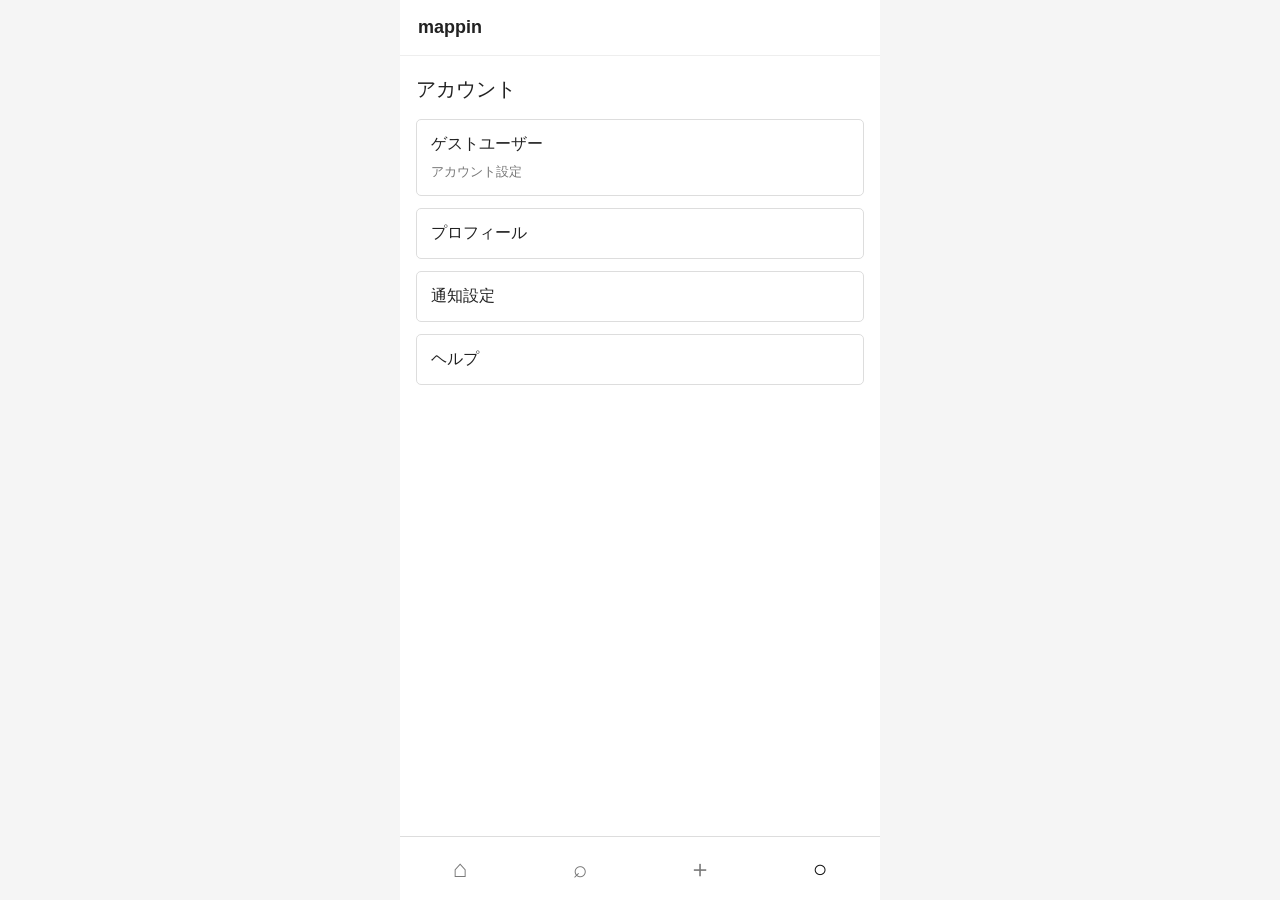
==== account.html @ ff84adf5 "トップページ修正" ====
<!doctype html>
<html lang="ja">
<head>
  <meta charset="utf-8">
  <meta name="viewport" content="width=device-width, initial-scale=1">
  <title>mappin - アカウント</title>
  <link rel="stylesheet" href="style.css">
</head>
<body data-page="account">
  <div class="app">
    <header>mappin</header>
    <main>
      <h1 class="page-title">アカウント</h1>
      <div class="card"><strong>ゲストユーザー</strong><p class="muted">アカウント設定</p></div>
      <div class="card">プロフィール</div>
      <div class="card">通知設定</div>
      <div class="card">ヘルプ</div>
    </main>
    <nav aria-label="メインナビゲーション">
      <a href="index.html" aria-label="ホーム"><span aria-hidden="true">⌂</span></a>
      <a href="inspect.html" aria-label="検査"><span aria-hidden="true">⌕</span></a>
      <a href="post.html" aria-label="投稿"><span aria-hidden="true">＋</span></a>
      <a href="account.html" aria-label="アカウント" aria-current="page"><span aria-hidden="true">○</span></a>
    </nav>
  </div>
</body>
</html>
---- style.css ----
:root {
  font-family: Arial, "Hiragino Kaku Gothic ProN", "Yu Gothic", sans-serif;
  color: #222;
  background: #f5f5f5;
  font-synthesis: none;
}

* { box-sizing: border-box; }
body { margin: 0; min-width: 320px; }
button, textarea { font: inherit; }
button, a { cursor: pointer; }

.app {
  width: min(100%, 480px);
  min-height: 100dvh;
  margin: 0 auto;
  background: #fff;
  display: flex;
  flex-direction: column;
}

body[data-page="home"] .app {
  width: 100%;
  max-width: none;
}

header {
  height: 56px;
  display: flex;
  align-items: center;
  padding: 0 18px;
  border-bottom: 1px solid #eee;
  font-size: 18px;
  font-weight: 700;
}

main { flex: 1; padding: 16px; }
body[data-page="home"] main {
  position: relative;
  min-height: 0;
  padding: 0;
  overflow: hidden;
}

.page-title { margin: 4px 0 16px; font-size: 20px; }
.map {
  height: min(62dvh, 560px);
  min-height: 350px;
  position: relative;
  overflow: hidden;
  border: 1px solid #ddd;
  background-color: #e9eee4;
  background-image:
    linear-gradient(28deg, transparent 47%, #fff 48%, #fff 51%, transparent 52%),
    linear-gradient(112deg, transparent 43%, #fff 44%, #fff 47%, transparent 48%),
    linear-gradient(0deg, transparent 68%, #d8e1d1 69%, #d8e1d1 76%, transparent 77%),
    linear-gradient(90deg, transparent 18%, #d8e1d1 19%, #d8e1d1 26%, transparent 27%);
  background-size: 210px 180px, 260px 230px, 100% 100%, 100% 100%;
}

body[data-page="home"] .map {
  position: absolute;
  inset: 0;
  width: 100%;
  height: 100%;
  min-height: 0;
  border: 0;
}

.map-label {
  position: absolute;
  color: #788072;
  font-size: 12px;
  background: #e9eee4cc;
  padding: 3px 5px;
  border-radius: 3px;
}

.map-post {
  position: absolute;
  z-index: 2;
  display: flex;
  flex-direction: column;
  align-items: center;
  transform: translateX(-50%);
}

.comment-bubble {
  position: relative;
  display: flex;
  align-items: flex-start;
  gap: 6px;
  width: max-content;
  max-width: min(210px, 54vw);
  margin-bottom: 8px;
  padding: 8px 10px;
  border: 1px solid #ddd;
  border-radius: 8px;
  background: white;
  box-shadow: 0 2px 6px #0002;
  color: #222;
  font-size: 12px;
  line-height: 1.4;
  overflow-wrap: anywhere;
}

.comment-icon {
  flex: 0 0 auto;
}

.comment-bubble::after {
  content: "";
  position: absolute;
  left: 50%;
  bottom: -6px;
  width: 10px;
  height: 10px;
  border-right: 1px solid #ddd;
  border-bottom: 1px solid #ddd;
  background: white;
  transform: translateX(-50%) rotate(45deg);
}

.pin {
  position: absolute;
  width: 22px;
  height: 22px;
  border: 3px solid white;
  border-radius: 50% 50% 50% 0;
  background: #e94b42;
  transform: rotate(-45deg);
  box-shadow: 0 1px 4px #0005;
}

.map-post--orange .pin { background: #ed8b2c; }
.map-post--purple .pin { background: #9664c8; }
.map-post--green .pin { background: #4c9a62; }
.map-post--blue .pin { background: #4389d3; }

.map-post .pin {
  position: relative;
  left: auto;
  top: auto;
}

.pin::after {
  content: "";
  position: absolute;
  width: 6px;
  height: 6px;
  left: 5px;
  top: 5px;
  border-radius: 50%;
  background: white;
}

.pin.current {
  width: 18px;
  height: 18px;
  border: 3px solid white;
  border-radius: 50%;
  background: #3786e8;
  box-shadow: 0 0 0 7px #3786e833;
  transform: none;
}

.pin.current::after { display: none; }
.map-caption { margin: 10px 0 0; color: #666; font-size: 13px; }

.primary, .secondary {
  min-height: 44px;
  padding: 0 16px;
  border: 1px solid #222;
  border-radius: 5px;
  background: #222;
  color: white;
}

.secondary { background: #fff; color: #222; }
.wide { width: 100%; margin-top: 12px; }
.button-link { display: flex; align-items: center; justify-content: center; text-decoration: none; }
.field-label { display: block; margin: 18px 0 8px; font-weight: 700; }
textarea {
  width: 100%;
  min-height: 140px;
  padding: 12px;
  border: 1px solid #ccc;
  border-radius: 5px;
  resize: vertical;
}

.location-row {
  display: flex;
  justify-content: space-between;
  align-items: center;
  gap: 12px;
  margin-top: 16px;
  padding: 12px;
  border: 1px solid #ddd;
  border-radius: 5px;
  font-size: 14px;
}

.location-state { color: #38804a; }
.card { padding: 14px; margin-bottom: 12px; border: 1px solid #ddd; border-radius: 5px; }
.card p { margin: 8px 0 0; white-space: pre-wrap; }
.muted { color: #777; font-size: 13px; }
nav {
  position: sticky;
  bottom: 0;
  display: grid;
  grid-template-columns: repeat(4, 1fr);
  min-height: 64px;
  border-top: 1px solid #ddd;
  background: white;
}

nav a {
  display: flex;
  align-items: center;
  justify-content: center;
  color: #777;
  text-decoration: none;
}

nav a[aria-current="page"] { color: #111; font-weight: 700; }
nav span { display: block; font-size: 24px; line-height: 1; }
.notice { min-height: 20px; margin: 10px 0 0; color: #38804a; font-size: 13px; }
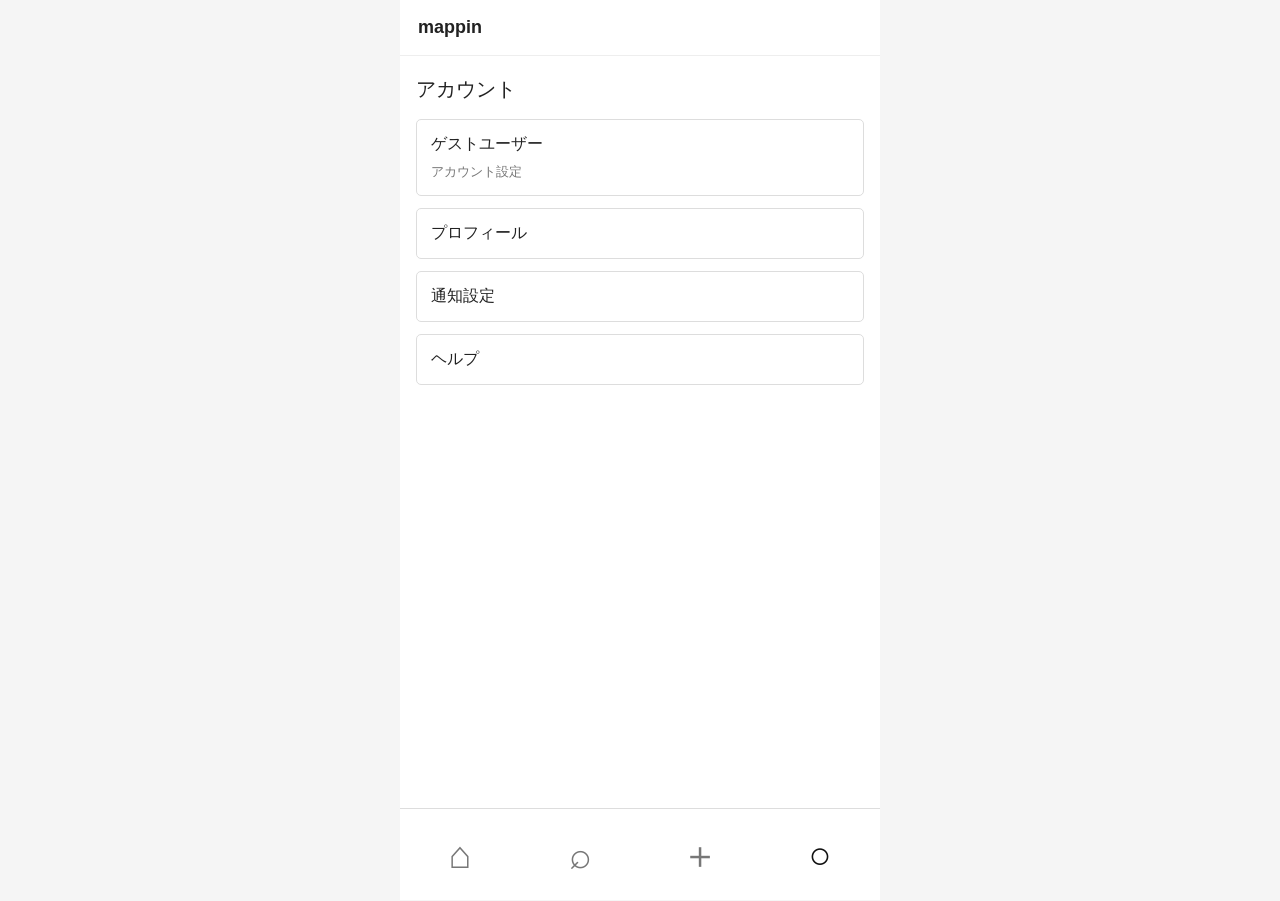
==== commit 14f751d0: "pwa対応" ====
--- a/account.html
+++ b/account.html
@@ -3,8 +3,12 @@
 <head>
   <meta charset="utf-8">
   <meta name="viewport" content="width=device-width, initial-scale=1">
+  <meta name="theme-color" content="#ffffff">
   <title>mappin - アカウント</title>
+  <link rel="manifest" href="manifest.webmanifest">
+  <link rel="apple-touch-icon" href="app-icon-180.png">
   <link rel="stylesheet" href="style.css">
+  <script src="pwa.js" defer></script>
 </head>
 <body data-page="account">
   <div class="app">
--- a/style.css
+++ b/style.css
@@ -7,6 +7,7 @@
 
 * { box-sizing: border-box; }
 body { margin: 0; min-width: 320px; }
+body.overlay-open { overflow: hidden; }
 button, textarea { font: inherit; }
 button, a { cursor: pointer; }
 
@@ -22,6 +23,9 @@
 body[data-page="home"] .app {
   width: 100%;
   max-width: none;
+  height: 100dvh;
+  min-height: 0;
+  overflow: hidden;
 }
 
 header {
@@ -34,6 +38,51 @@
   font-weight: 700;
 }
 
+body[data-page="home"] .home-header {
+  position: relative;
+  z-index: 4;
+  justify-content: center;
+}
+
+.home-logo {
+  display: block;
+  width: min(130px, 40vw);
+  height: auto;
+}
+
+.notification-button {
+  position: relative;
+  position: absolute;
+  right: 12px;
+  width: 40px;
+  height: 40px;
+  display: grid;
+  place-items: center;
+  border: 0;
+  border-radius: 50%;
+  background: transparent;
+  color: #222;
+}
+
+.notification-button svg { width: 23px; height: 23px; }
+.notification-button:hover { background: #f2f2f2; }
+.notification-dot { position: absolute; top: 7px; right: 7px; width: 8px; height: 8px; border: 1px solid white; border-radius: 50%; background: #e94b42; }
+.notification-panel {
+  position: absolute;
+  z-index: 5;
+  top: calc(100% - 4px);
+  right: 12px;
+  width: min(300px, calc(100vw - 24px));
+  padding: 14px;
+  border: 1px solid #ddd;
+  border-radius: 10px;
+  background: white;
+  box-shadow: 0 4px 18px #0002;
+  font-size: 13px;
+}
+
+.notification-panel p { margin: 12px 0 0; color: #555; }
+.notification-panel p span { margin-right: 6px; color: #e94b42; }
 main { flex: 1; padding: 16px; }
 body[data-page="home"] main {
   position: relative;
@@ -65,6 +114,7 @@
   height: 100%;
   min-height: 0;
   border: 0;
+  background: #e9eee4 url("bg.png") center / cover no-repeat;
 }
 
 .map-label {
@@ -102,10 +152,22 @@
   font-size: 12px;
   line-height: 1.4;
   overflow-wrap: anywhere;
-}
-
-.comment-icon {
+  text-align: left;
+  cursor: pointer;
+  font-family: inherit;
+}
+
+.comment-avatar {
   flex: 0 0 auto;
+  width: 22px;
+  height: 22px;
+  display: inline-grid;
+  place-items: center;
+  overflow: hidden;
+  border-radius: 50%;
+  background: #e7edf2;
+  font-size: 14px;
+  line-height: 1;
 }
 
 .comment-bubble::after {
@@ -152,6 +214,24 @@
   top: 5px;
   border-radius: 50%;
   background: white;
+}
+
+.pin-cluster-count {
+  position: absolute;
+  top: calc(100% - 16px);
+  left: calc(50% + 10px);
+  min-width: 21px;
+  height: 21px;
+  display: grid;
+  place-items: center;
+  padding: 0 4px;
+  border: 2px solid white;
+  border-radius: 12px;
+  background: #222;
+  color: white;
+  font-size: 10px;
+  font-weight: 700;
+  box-shadow: 0 1px 4px #0004;
 }
 
 .pin.current {
@@ -210,19 +290,201 @@
   bottom: 0;
   display: grid;
   grid-template-columns: repeat(4, 1fr);
-  min-height: 64px;
+  height: calc(92px + env(safe-area-inset-bottom, 0px));
+  min-height: calc(92px + env(safe-area-inset-bottom, 0px));
+  padding-bottom: env(safe-area-inset-bottom, 0px);
   border-top: 1px solid #ddd;
   background: white;
 }
 
 nav a {
   display: flex;
+  min-width: 0;
+  min-height: 92px;
   align-items: center;
   justify-content: center;
   color: #777;
   text-decoration: none;
+  -webkit-tap-highlight-color: transparent;
 }
 
 nav a[aria-current="page"] { color: #111; font-weight: 700; }
-nav span { display: block; font-size: 24px; line-height: 1; }
+nav span { display: block; font-size: 38px; line-height: 1; }
 .notice { min-height: 20px; margin: 10px 0 0; color: #38804a; font-size: 13px; }
+
+.post-overlay[hidden], .post-photo[hidden], .replying-to[hidden] { display: none; }
+.post-overlay {
+  position: fixed;
+  z-index: 20;
+  inset: 0;
+  display: flex;
+  align-items: center;
+  justify-content: center;
+  padding: 12px;
+  background: #0006;
+}
+
+.post-feed-dialog {
+  width: min(100%, 640px);
+  height: min(94dvh, 900px);
+  display: flex;
+  flex-direction: column;
+  overflow: hidden;
+  border-radius: 12px;
+  background: #f6f7f8;
+  box-shadow: 0 12px 40px #0004;
+}
+
+.post-feed-header {
+  position: relative;
+  height: auto;
+  flex: 0 0 auto;
+  min-height: 62px;
+  display: grid;
+  grid-template-columns: 1fr 1fr;
+  align-items: center;
+  gap: 8px;
+  padding: 8px 12px;
+  border-bottom: 1px solid #eee;
+  background: white;
+  font-size: initial;
+  font-weight: 400;
+}
+
+.post-feed-heading { position: absolute; left: 50%; width: min(calc(100% - 150px), 360px); min-width: 0; display: grid; justify-items: center; gap: 2px; transform: translateX(-50%); text-align: center; }
+.post-feed-header small { max-width: 100%; overflow: hidden; color: #777; font-size: 12px; text-overflow: ellipsis; white-space: nowrap; }
+.post-feed-header strong { max-width: 100%; overflow: hidden; font-size: 16px; text-overflow: ellipsis; white-space: nowrap; }
+.feed-back-button { justify-self: start; padding: 6px 0; border: 0; background: transparent; color: #555; font-size: 13px; white-space: nowrap; }
+.feed-back-button:disabled { color: #aaa; cursor: default; }
+.feed-back-button:not(:disabled) { color: #35a9d6; }
+.post-feed-header .close-button { justify-self: end; }
+.post-feed-scroll { min-height: 0; flex: 1; overflow-y: auto; overscroll-behavior: contain; }
+.post-feed-list { display: grid; gap: 10px; padding: 10px; }
+.feed-post { padding: 14px 16px; border: 1px solid #e8e8e8; border-radius: 10px; background: white; }
+.feed-post-header { min-width: 0; display: flex; align-items: center; gap: 9px; }
+.feed-post-header .avatar { width: 38px; height: 38px; }
+.feed-post-identity { min-width: 0; display: grid; gap: 3px; }
+.feed-post-identity strong { overflow: hidden; font-size: 13px; text-overflow: ellipsis; white-space: nowrap; }
+.feed-post-identity > span { overflow: hidden; color: #888; font-size: 11px; text-overflow: ellipsis; white-space: nowrap; }
+.feed-post-identity .feed-place { width: fit-content; max-width: 100%; overflow: hidden; padding: 0; border: 0; background: transparent; color: #888; font-size: 11px; text-align: left; text-overflow: ellipsis; white-space: nowrap; }
+.feed-post-identity .feed-place:hover { color: #222; text-decoration: underline; }
+.feed-follow { flex: 0 0 auto; margin-left: auto; padding: 6px 10px; border: 1px solid #222; border-radius: 18px; background: white; font-size: 12px; white-space: nowrap; }
+.feed-follow.is-following { background: #222; color: white; }
+.feed-post-time { flex: 0 0 auto; margin-left: auto; color: #888; font-size: 11px; }
+.feed-post-text { margin: 12px 0; font-size: 14px; line-height: 1.55; white-space: pre-wrap; overflow-wrap: anywhere; }
+.feed-post-photo { min-height: 170px; display: grid; place-items: center; border-radius: 8px; background: linear-gradient(145deg, #fff2c6, #f2cf87); font-size: 78px; }
+.feed-post-actions { display: flex; align-items: center; gap: 22px; min-height: 44px; border-bottom: 1px solid #eee; }
+.feed-post-actions button { display: inline-flex; align-items: center; gap: 5px; padding: 6px 3px; border: 0; background: transparent; color: #555; font-size: 13px; }
+.feed-post-actions button > span:first-child { font-size: 21px; }
+.feed-post-actions button.is-active { color: #e34f5f; }
+.feed-post-actions [data-feed-action="bookmark"].is-active { color: #4389d3; }
+.feed-post-actions time { margin-left: auto; color: #888; font-size: 11px; }
+.feed-comments { padding-top: 8px; }
+.feed-comments-list { display: grid; gap: 8px; }
+.feed-comment { display: flex; align-items: flex-start; gap: 8px; }
+.feed-comment .small-avatar { width: 27px; height: 27px; font-size: 15px; }
+.feed-comment-body { min-width: 0; flex: 1; }
+.feed-comment-meta { display: flex; align-items: baseline; gap: 8px; }
+.feed-comment-meta strong { overflow: hidden; font-size: 12px; text-overflow: ellipsis; white-space: nowrap; }
+.feed-comment-meta time { margin-left: auto; flex: 0 0 auto; color: #888; font-size: 10px; }
+.feed-comment-body > p { margin: 3px 0 0; font-size: 12px; line-height: 1.45; white-space: pre-wrap; overflow-wrap: anywhere; }
+.feed-reply-button { margin-top: 3px; padding: 0; border: 0; background: transparent; color: #777; font-size: 11px; }
+.feed-replies { display: grid; gap: 8px; margin: 8px 0 0 8px; padding-left: 9px; border-left: 2px solid #eee; }
+.feed-replying { margin: 8px 0 0; color: #777; font-size: 11px; }
+.feed-replying[hidden] { display: none; }
+.feed-comment-form { display: flex; gap: 8px; margin-top: 10px; }
+.feed-comment-form[hidden] { display: none; }
+.feed-comment-form input { min-width: 0; flex: 1; padding: 9px 12px; border: 1px solid #ddd; border-radius: 20px; }
+.feed-comment-form button { padding: 8px 12px; border: 0; border-radius: 20px; background: #222; color: white; }
+.feed-loader { padding: 8px 12px 20px; color: #888; font-size: 12px; text-align: center; }
+
+.post-detail {
+  width: min(100%, 560px);
+  height: min(92dvh, 820px);
+  display: flex;
+  flex-direction: column;
+  overflow: hidden;
+  border-radius: 12px;
+  background: #fff;
+  box-shadow: 0 12px 40px #0004;
+}
+
+.post-detail-scroll {
+  min-height: 0;
+  flex: 1;
+  overflow-y: auto;
+  overscroll-behavior: contain;
+}
+
+.post-author-row {
+  position: sticky;
+  z-index: 1;
+  top: 0;
+  display: flex;
+  align-items: center;
+  gap: 10px;
+  min-height: 64px;
+  padding: 10px 16px;
+  border-bottom: 1px solid #eee;
+  background: #fff;
+}
+
+.avatar {
+  width: 40px;
+  height: 40px;
+  display: inline-flex;
+  flex: 0 0 auto;
+  align-items: center;
+  justify-content: center;
+  border-radius: 50%;
+  background: #e9eee4;
+  font-size: 22px;
+}
+
+.small-avatar { width: 32px; height: 32px; font-size: 18px; }
+.follow-button { margin-left: auto; padding: 7px 13px; border: 1px solid #222; border-radius: 18px; background: white; }
+.follow-button.is-following { background: #222; color: white; }
+.close-button { width: 36px; height: 36px; border: 0; border-radius: 50%; background: #f1f1f1; font-size: 25px; line-height: 1; }
+.detail-text { margin: 0; padding: 16px; white-space: pre-wrap; overflow-wrap: anywhere; }
+.post-photo {
+  min-height: 220px;
+  margin: 0 16px 12px;
+  display: grid;
+  place-items: center;
+  border-radius: 8px;
+  background: linear-gradient(145deg, #fff2c6, #f2cf87);
+  font-size: 100px;
+}
+
+.post-actions { display: flex; align-items: center; gap: 18px; padding: 8px 16px 14px; border-bottom: 1px solid #eee; }
+.post-actions button { display: inline-flex; align-items: center; gap: 6px; border: 0; background: transparent; color: #555; font-size: 15px; }
+.post-actions button span:first-child { font-size: 23px; }
+.post-actions button.is-active { color: #e34f5f; }
+.post-actions [data-action="bookmark"].is-active { color: #4389d3; }
+.post-time { margin-left: auto; color: #777; font-size: 12px; white-space: nowrap; }
+.comments-section { padding: 0 16px 12px; }
+.comments-section h2 { margin: 14px 0 8px; font-size: 15px; }
+.comments-list { display: grid; gap: 14px; }
+.comments-list { max-height: min(32dvh, 280px); overflow-y: auto; padding-right: 4px; }
+.comment-item { display: flex; align-items: flex-start; gap: 9px; }
+.comment-content { min-width: 0; flex: 1; }
+.comment-meta { display: flex; align-items: baseline; gap: 8px; }
+.comment-content strong { min-width: 0; overflow: hidden; font-size: 13px; text-overflow: ellipsis; white-space: nowrap; }
+.comment-time { margin-left: auto; flex: 0 0 auto; color: #888; font-size: 11px; }
+.comment-content p { margin: 3px 0 5px; font-size: 14px; white-space: pre-wrap; overflow-wrap: anywhere; }
+.reply-button { padding: 0; border: 0; background: transparent; color: #777; font-size: 12px; }
+.comment-replies { display: grid; gap: 10px; margin: 10px 0 0 8px; padding-left: 12px; border-left: 2px solid #eee; }
+.comment-composer { display: flex; align-items: center; gap: 9px; padding: 10px 14px; border-top: 1px solid #eee; background: white; }
+.comment-composer input { min-width: 0; flex: 1; padding: 10px 12px; border: 1px solid #ddd; border-radius: 20px; }
+.comment-composer button { padding: 9px 12px; border: 0; border-radius: 20px; background: #222; color: white; }
+.replying-to { margin: 0; padding: 4px 16px 8px; color: #777; font-size: 12px; }
+.visually-hidden { position: absolute; width: 1px; height: 1px; padding: 0; margin: -1px; overflow: hidden; clip: rect(0, 0, 0, 0); white-space: nowrap; border: 0; }
+
+@media (max-width: 480px) {
+  .post-overlay { align-items: flex-end; padding: 0 10px; }
+  .post-feed-dialog { width: 100%; height: 94dvh; border-radius: 14px 14px 0 0; }
+  .post-feed-header { gap: 4px; padding: 8px 10px; }
+  .post-feed-list { padding: 8px; }
+  .post-detail { width: 100%; height: 92dvh; border-radius: 14px 14px 0 0; }
+  .post-photo { min-height: 180px; }
+}
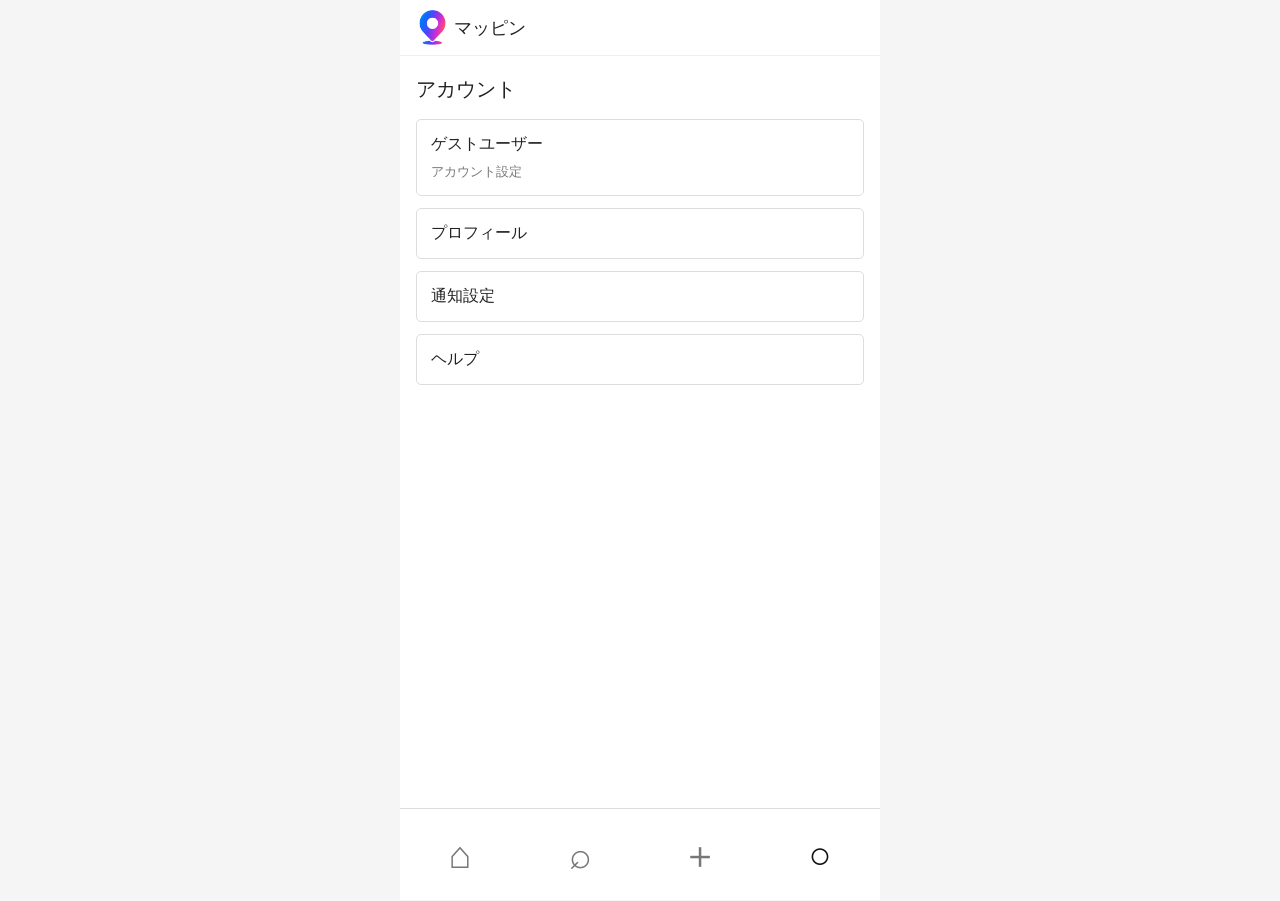
==== commit 89d60070: "デザインの調整" ====
--- a/account.html
+++ b/account.html
@@ -3,7 +3,8 @@
 <head>
   <meta charset="utf-8">
   <meta name="viewport" content="width=device-width, initial-scale=1">
-  <meta name="theme-color" content="#ffffff">
+  <meta name="theme-color" content="#ffffff" media="(prefers-color-scheme: light)">
+  <meta name="theme-color" content="#121212" media="(prefers-color-scheme: dark)">
   <title>mappin - アカウント</title>
   <link rel="manifest" href="manifest.webmanifest">
   <link rel="apple-touch-icon" href="app-icon-180.png">
@@ -12,7 +13,12 @@
 </head>
 <body data-page="account">
   <div class="app">
-    <header>mappin</header>
+    <header class="app-header">
+      <div class="app-brand">
+        <img class="app-logo" src="logo.png" alt="">
+        <span class="app-brand-name">マッピン</span>
+      </div>
+    </header>
     <main>
       <h1 class="page-title">アカウント</h1>
       <div class="card"><strong>ゲストユーザー</strong><p class="muted">アカウント設定</p></div>
--- a/style.css
+++ b/style.css
@@ -2,6 +2,7 @@
   font-family: Arial, "Hiragino Kaku Gothic ProN", "Yu Gothic", sans-serif;
   color: #222;
   background: #f5f5f5;
+  color-scheme: light;
   font-synthesis: none;
 }
 
@@ -21,8 +22,7 @@
 }
 
 body[data-page="home"] .app {
-  width: 100%;
-  max-width: none;
+  width: min(100%, 480px);
   height: 100dvh;
   min-height: 0;
   overflow: hidden;
@@ -38,17 +38,34 @@
   font-weight: 700;
 }
 
-body[data-page="home"] .home-header {
+.app-header {
+  position: relative;
+}
+
+body[data-page="home"] .app-header {
   position: relative;
   z-index: 4;
-  justify-content: center;
-}
-
-.home-logo {
+}
+
+body[data-page="home"] .app-brand {
+  position: absolute;
+  left: 50%;
+  transform: translateX(-50%);
+}
+
+.app-brand {
+  display: flex;
+  align-items: center;
+  gap: 8px;
+}
+
+.app-logo {
   display: block;
-  width: min(130px, 40vw);
+  width: 28px;
   height: auto;
 }
+
+.app-brand-name { font-size: 18px; font-weight: 700; }
 
 .notification-button {
   position: relative;
@@ -83,6 +100,39 @@
 
 .notification-panel p { margin: 12px 0 0; color: #555; }
 .notification-panel p span { margin-right: 6px; color: #e94b42; }
+.pwa-update-prompt {
+  position: fixed;
+  z-index: 30;
+  right: 12px;
+  bottom: calc(12px + env(safe-area-inset-bottom, 0px));
+  left: 12px;
+  width: min(480px, calc(100% - 24px));
+  margin: 0 auto;
+  padding: 12px;
+  display: flex;
+  align-items: center;
+  justify-content: space-between;
+  gap: 10px;
+  border: 1px solid #ddd;
+  border-radius: 10px;
+  background: #fff;
+  box-shadow: 0 4px 18px #0003;
+  font-size: 13px;
+}
+.pwa-update-prompt button {
+  flex: 0 0 auto;
+  padding: 8px 10px;
+  border: 0;
+  border-radius: 5px;
+  background: #222;
+  color: #fff;
+}
+.pwa-update-prompt .pwa-update-later {
+  padding-right: 0;
+  padding-left: 0;
+  background: transparent;
+  color: #666;
+}
 main { flex: 1; padding: 16px; }
 body[data-page="home"] main {
   position: relative;
@@ -488,3 +538,100 @@
   .post-detail { width: 100%; height: 92dvh; border-radius: 14px 14px 0 0; }
   .post-photo { min-height: 180px; }
 }
+
+@media (prefers-color-scheme: dark) {
+  :root, body {
+    color: #eee;
+    background: #121212;
+    color-scheme: dark;
+  }
+
+  .app { background: #1c1c1e; }
+  header { border-color: #333; }
+  .notification-button { color: #eee; }
+  .notification-button:hover, .close-button { background: #333; }
+  .notification-panel {
+    border-color: #444;
+    background: #252527;
+    color: #eee;
+  }
+  .notification-panel p { color: #bbb; }
+  .pwa-update-prompt {
+    border-color: #444;
+    background: #252527;
+    color: #eee;
+  }
+  .pwa-update-prompt button { background: #eee; color: #222; }
+  .pwa-update-prompt .pwa-update-later { background: transparent; color: #bbb; }
+
+  .map-label {
+    color: #e0e5dc;
+    background: #252b24cc;
+  }
+  body[data-page="home"] .map {
+    background-image: url("bg2.png");
+  }
+  .comment-bubble {
+    border-color: #444;
+    background: #252527;
+    color: #eee;
+  }
+  .comment-bubble::after {
+    border-color: #444;
+    background: #252527;
+  }
+  .comment-avatar { background: #343b40; }
+
+  .secondary { border-color: #777; background: #292929; color: #eee; }
+  textarea, input, select {
+    border-color: #555;
+    background-color: #242424;
+    color: #eee;
+  }
+  textarea::placeholder, input::placeholder { color: #999; }
+  .location-row, .card { border-color: #444; }
+  .muted, .map-caption { color: #aaa; }
+
+  nav {
+    border-color: #444;
+    background: #1c1c1e;
+  }
+  nav a[aria-current="page"] { color: #eee; }
+
+  .post-feed-dialog { background: #1c1c1e; }
+  .post-feed-header {
+    border-color: #38383a;
+    background: #252527;
+  }
+  .post-feed-header small, .feed-post-identity > span,
+  .feed-post-identity .feed-place, .feed-post-time, .feed-comment-meta time {
+    color: #aaa;
+  }
+  .feed-back-button { color: #ccc; }
+  .feed-post {
+    border-color: #3a3a3c;
+    background: #252527;
+  }
+  .feed-post-identity .feed-place:hover { color: #eee; }
+  .feed-follow { border-color: #777; background: #252527; color: #eee; }
+  .feed-follow.is-following { background: #eee; color: #222; }
+  .feed-post-actions { border-color: #38383a; }
+  .feed-post-actions button, .feed-reply-button { color: #bbb; }
+  .feed-replies { border-color: #444; }
+  .feed-comment-form input { border-color: #555; }
+  .feed-comment-form button { background: #eee; color: #222; }
+
+  .post-detail { background: #1c1c1e; }
+  .post-author-row, .comment-composer {
+    border-color: #38383a;
+    background: #252527;
+  }
+  .follow-button { border-color: #777; background: #252527; color: #eee; }
+  .follow-button.is-following { background: #eee; color: #222; }
+  .post-actions { border-color: #38383a; }
+  .post-actions button, .reply-button { color: #bbb; }
+  .comment-replies { border-color: #444; }
+  .comment-composer input { border-color: #555; }
+  .comment-composer button { background: #eee; color: #222; }
+  .post-time, .comment-time, .replying-to { color: #aaa; }
+}
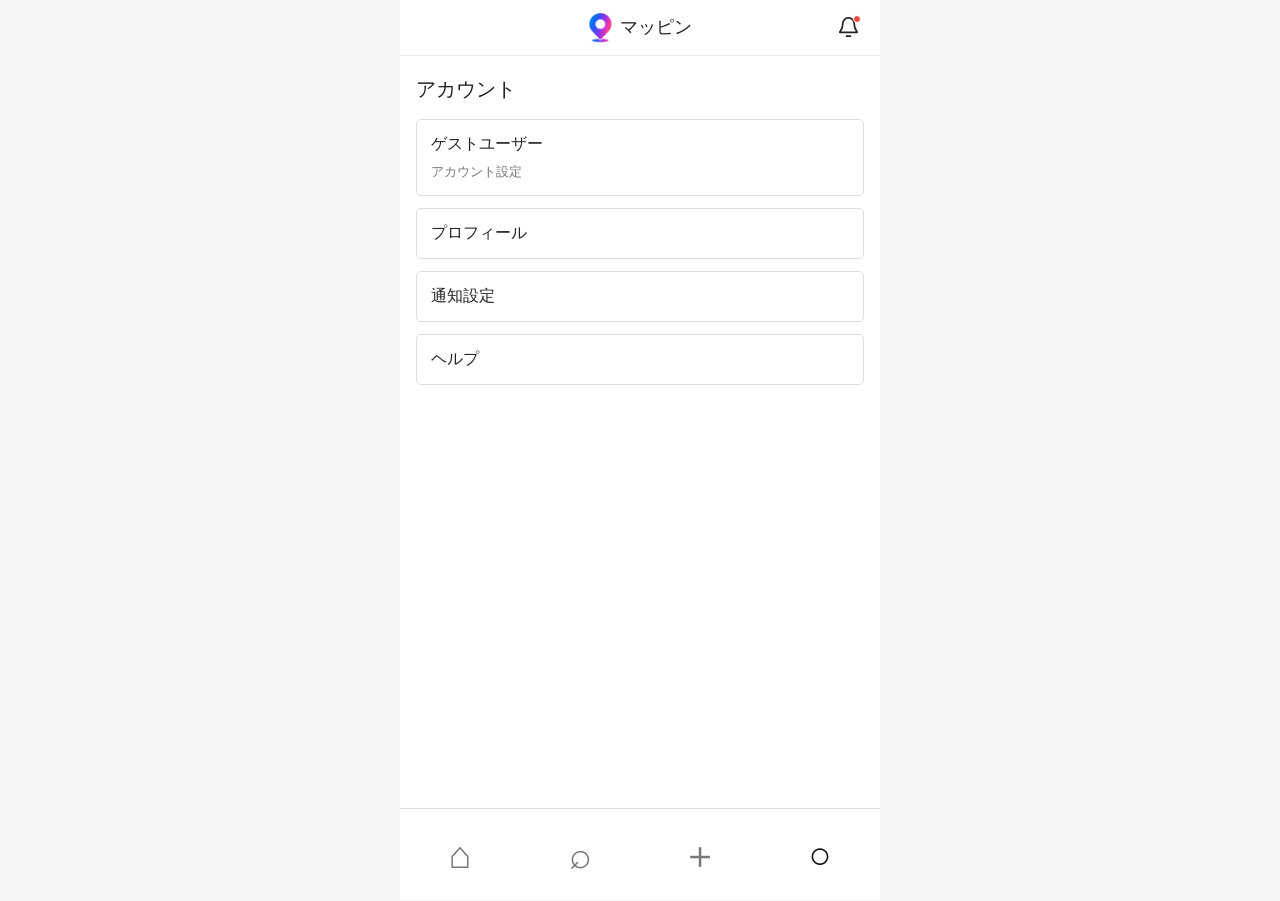
==== commit 777212a5: "ヘッダーの調整" ====
--- a/account.html
+++ b/account.html
@@ -18,6 +18,17 @@
         <img class="app-logo" src="logo.png" alt="">
         <span class="app-brand-name">マッピン</span>
       </div>
+      <button class="notification-button" id="notification-button" type="button" aria-label="通知" aria-expanded="false">
+        <svg aria-hidden="true" viewBox="0 0 24 24" fill="none" stroke="currentColor" stroke-width="1.8" stroke-linecap="round" stroke-linejoin="round">
+          <path d="M18 8a6 6 0 0 0-12 0c0 7-3 7-3 9h18c0-2-3-2-3-9M10 21h4" />
+        </svg>
+        <span class="notification-dot" aria-hidden="true"></span>
+      </button>
+      <div class="notification-panel" id="notification-panel" hidden>
+        <strong>通知</strong>
+        <p><span>♡</span> あなたの投稿にいいねがありました</p>
+        <p><span>＋</span> 新しいおすすめ投稿があります</p>
+      </div>
     </header>
     <main>
       <h1 class="page-title">アカウント</h1>
--- a/style.css
+++ b/style.css
@@ -29,7 +29,10 @@
 }
 
 header {
+  position: relative;
+  flex: 0 0 56px;
   height: 56px;
+  min-height: 56px;
   display: flex;
   align-items: center;
   padding: 0 18px;
@@ -40,17 +43,14 @@
 
 .app-header {
   position: relative;
-}
-
-body[data-page="home"] .app-header {
-  position: relative;
   z-index: 4;
 }
 
-body[data-page="home"] .app-brand {
-  position: absolute;
+.app-header .app-brand {
+  position: absolute;
+  top: 50%;
   left: 50%;
-  transform: translateX(-50%);
+  transform: translate(-50%, -50%);
 }
 
 .app-brand {
@@ -61,24 +61,28 @@
 
 .app-logo {
   display: block;
-  width: 28px;
+  flex: 0 0 24px;
+  width: 24px;
+  max-width: 24px;
   height: auto;
 }
 
 .app-brand-name { font-size: 18px; font-weight: 700; }
 
 .notification-button {
-  position: relative;
-  position: absolute;
+  position: absolute;
+  top: 50%;
   right: 12px;
   width: 40px;
   height: 40px;
+  padding: 0;
   display: grid;
   place-items: center;
   border: 0;
   border-radius: 50%;
   background: transparent;
   color: #222;
+  transform: translateY(-50%);
 }
 
 .notification-button svg { width: 23px; height: 23px; }
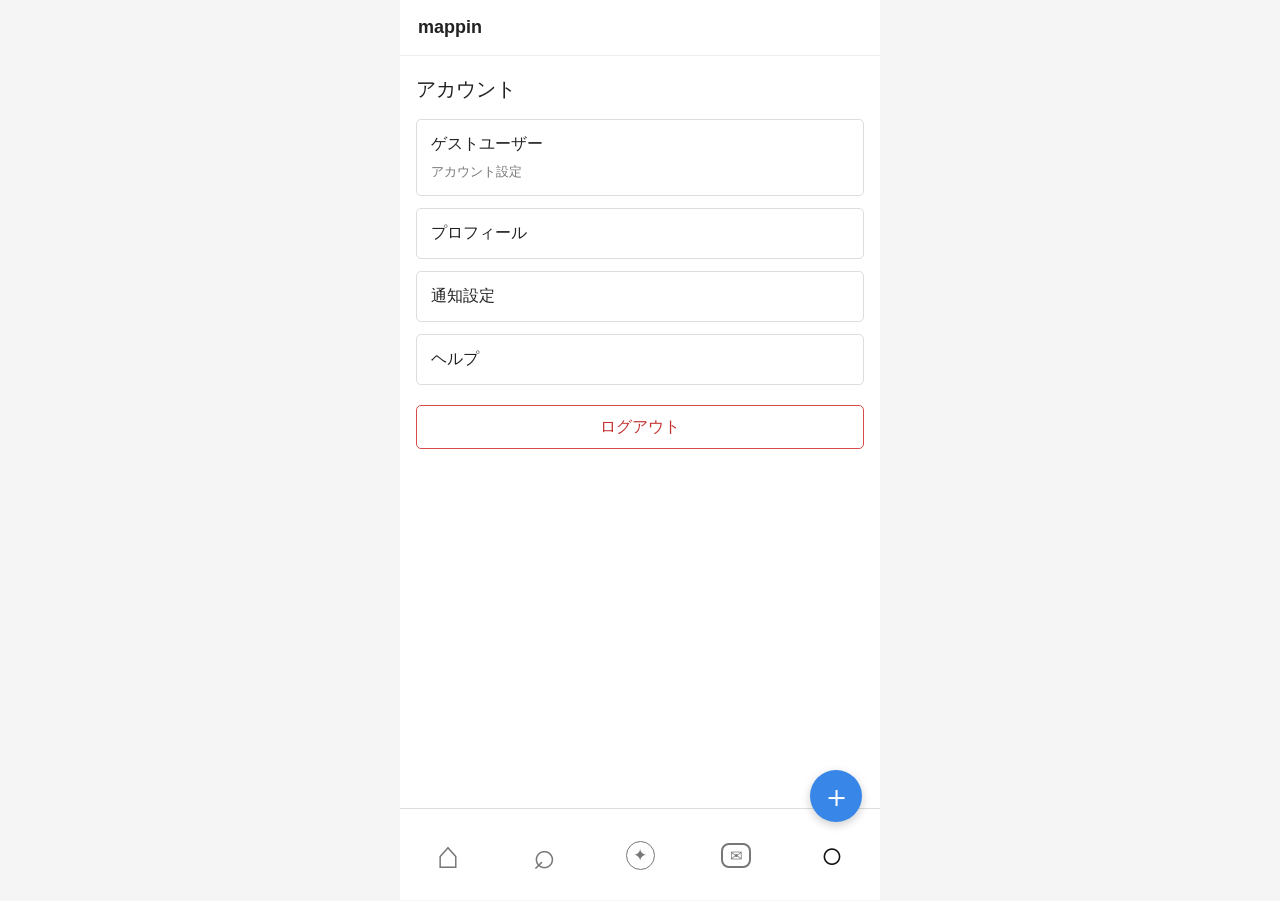
==== commit 99955ecb: "メッセージを入力" ====
--- a/account.html
+++ b/account.html
@@ -3,46 +3,76 @@
 <head>
   <meta charset="utf-8">
   <meta name="viewport" content="width=device-width, initial-scale=1">
-  <meta name="theme-color" content="#ffffff" media="(prefers-color-scheme: light)">
-  <meta name="theme-color" content="#121212" media="(prefers-color-scheme: dark)">
+  <meta name="theme-color" content="#ffffff">
   <title>mappin - アカウント</title>
   <link rel="manifest" href="manifest.webmanifest">
   <link rel="apple-touch-icon" href="app-icon-180.png">
   <link rel="stylesheet" href="style.css">
   <script src="pwa.js" defer></script>
+  <style>
+    .logout-button { width: 100%; min-height: 44px; margin-top: 8px; border: 1px solid #d94b4b; border-radius: 5px; color: #c43131; background: #fff; font-weight: 700; }
+    .logout-button:hover { background: #fff5f5; }
+    .confirm-overlay { position: fixed; z-index: 10; inset: 0; display: none; place-items: center; padding: 20px; background: #0006; }
+    .confirm-overlay.visible { display: grid; }
+    .confirm-dialog { width: min(100%, 340px); padding: 22px; border-radius: 10px; background: #fff; box-shadow: 0 8px 30px #0003; text-align: center; }
+    .confirm-dialog h2 { margin: 0; font-size: 17px; }
+    .confirm-actions { display: grid; grid-template-columns: 1fr 1fr; gap: 8px; margin-top: 20px; }
+    .confirm-actions button { min-height: 40px; border-radius: 5px; font-weight: 700; }
+    .confirm-no { border: 1px solid #ccc; color: #333; background: #fff; }
+    .confirm-yes { border: 1px solid #c43131; color: #fff; background: #c43131; }
+  </style>
 </head>
 <body data-page="account">
   <div class="app">
-    <header class="app-header">
-      <div class="app-brand">
-        <img class="app-logo" src="logo.png" alt="">
-        <span class="app-brand-name">マッピン</span>
-      </div>
-      <button class="notification-button" id="notification-button" type="button" aria-label="通知" aria-expanded="false">
-        <svg aria-hidden="true" viewBox="0 0 24 24" fill="none" stroke="currentColor" stroke-width="1.8" stroke-linecap="round" stroke-linejoin="round">
-          <path d="M18 8a6 6 0 0 0-12 0c0 7-3 7-3 9h18c0-2-3-2-3-9M10 21h4" />
-        </svg>
-        <span class="notification-dot" aria-hidden="true"></span>
-      </button>
-      <div class="notification-panel" id="notification-panel" hidden>
-        <strong>通知</strong>
-        <p><span>♡</span> あなたの投稿にいいねがありました</p>
-        <p><span>＋</span> 新しいおすすめ投稿があります</p>
-      </div>
-    </header>
+    <header>mappin</header>
     <main>
       <h1 class="page-title">アカウント</h1>
       <div class="card"><strong>ゲストユーザー</strong><p class="muted">アカウント設定</p></div>
       <div class="card">プロフィール</div>
       <div class="card">通知設定</div>
       <div class="card">ヘルプ</div>
+      <button id="logoutButton" class="logout-button" type="button">ログアウト</button>
     </main>
+    <div id="logoutConfirm" class="confirm-overlay" role="presentation">
+      <div class="confirm-dialog" role="dialog" aria-modal="true" aria-labelledby="confirmTitle">
+        <h2 id="confirmTitle">本当にログアウトしますか？</h2>
+        <div class="confirm-actions">
+          <button id="cancelLogout" class="confirm-no" type="button">いいえ</button>
+          <button id="confirmLogout" class="confirm-yes" type="button">はい</button>
+        </div>
+      </div>
+    </div>
     <nav aria-label="メインナビゲーション">
       <a href="index.html" aria-label="ホーム"><span aria-hidden="true">⌂</span></a>
       <a href="inspect.html" aria-label="検査"><span aria-hidden="true">⌕</span></a>
-      <a href="post.html" aria-label="投稿"><span aria-hidden="true">＋</span></a>
+      <a href="ai.html" aria-label="AIと相談"><span class="ai-tab-icon" aria-hidden="true">✦</span></a>
+      <a href="dm.html" aria-label="DM"><span class="dm-tab-icon" aria-hidden="true">✉</span></a>
       <a href="account.html" aria-label="アカウント" aria-current="page"><span aria-hidden="true">○</span></a>
     </nav>
+    <a class="post-float-button" href="post.html" aria-label="投稿を作成">＋</a>
   </div>
+  <script>
+    const logoutButton = document.querySelector('#logoutButton');
+    const logoutConfirm = document.querySelector('#logoutConfirm');
+    const cancelLogout = document.querySelector('#cancelLogout');
+    const confirmLogout = document.querySelector('#confirmLogout');
+
+    logoutButton.addEventListener('click', () => {
+      logoutConfirm.classList.add('visible');
+      confirmLogout.focus();
+    });
+
+    cancelLogout.addEventListener('click', () => {
+      logoutConfirm.classList.remove('visible');
+      logoutButton.focus();
+    });
+
+    confirmLogout.addEventListener('click', () => {
+      logoutConfirm.classList.remove('visible');
+      logoutButton.disabled = true;
+      logoutButton.textContent = 'ログアウトしています...';
+      setTimeout(() => { window.location.href = 'logout.html'; }, 500);
+    });
+  </script>
 </body>
 </html>
--- a/style.css
+++ b/style.css
@@ -2,7 +2,6 @@
   font-family: Arial, "Hiragino Kaku Gothic ProN", "Yu Gothic", sans-serif;
   color: #222;
   background: #f5f5f5;
-  color-scheme: light;
   font-synthesis: none;
 }
 
@@ -22,17 +21,15 @@
 }
 
 body[data-page="home"] .app {
-  width: min(100%, 480px);
+  width: 100%;
+  max-width: none;
   height: 100dvh;
   min-height: 0;
   overflow: hidden;
 }
 
 header {
-  position: relative;
-  flex: 0 0 56px;
   height: 56px;
-  min-height: 56px;
   display: flex;
   align-items: center;
   padding: 0 18px;
@@ -41,48 +38,30 @@
   font-weight: 700;
 }
 
-.app-header {
+body[data-page="home"] .home-header {
   position: relative;
   z-index: 4;
-}
-
-.app-header .app-brand {
-  position: absolute;
-  top: 50%;
-  left: 50%;
-  transform: translate(-50%, -50%);
-}
-
-.app-brand {
-  display: flex;
-  align-items: center;
-  gap: 8px;
-}
-
-.app-logo {
+  justify-content: center;
+}
+
+.home-logo {
   display: block;
-  flex: 0 0 24px;
-  width: 24px;
-  max-width: 24px;
+  width: min(130px, 40vw);
   height: auto;
 }
 
-.app-brand-name { font-size: 18px; font-weight: 700; }
-
 .notification-button {
-  position: absolute;
-  top: 50%;
+  position: relative;
+  position: absolute;
   right: 12px;
   width: 40px;
   height: 40px;
-  padding: 0;
   display: grid;
   place-items: center;
   border: 0;
   border-radius: 50%;
   background: transparent;
   color: #222;
-  transform: translateY(-50%);
 }
 
 .notification-button svg { width: 23px; height: 23px; }
@@ -104,39 +83,6 @@
 
 .notification-panel p { margin: 12px 0 0; color: #555; }
 .notification-panel p span { margin-right: 6px; color: #e94b42; }
-.pwa-update-prompt {
-  position: fixed;
-  z-index: 30;
-  right: 12px;
-  bottom: calc(12px + env(safe-area-inset-bottom, 0px));
-  left: 12px;
-  width: min(480px, calc(100% - 24px));
-  margin: 0 auto;
-  padding: 12px;
-  display: flex;
-  align-items: center;
-  justify-content: space-between;
-  gap: 10px;
-  border: 1px solid #ddd;
-  border-radius: 10px;
-  background: #fff;
-  box-shadow: 0 4px 18px #0003;
-  font-size: 13px;
-}
-.pwa-update-prompt button {
-  flex: 0 0 auto;
-  padding: 8px 10px;
-  border: 0;
-  border-radius: 5px;
-  background: #222;
-  color: #fff;
-}
-.pwa-update-prompt .pwa-update-later {
-  padding-right: 0;
-  padding-left: 0;
-  background: transparent;
-  color: #666;
-}
 main { flex: 1; padding: 16px; }
 body[data-page="home"] main {
   position: relative;
@@ -343,7 +289,7 @@
   position: sticky;
   bottom: 0;
   display: grid;
-  grid-template-columns: repeat(4, 1fr);
+  grid-template-columns: repeat(5, 1fr);
   height: calc(92px + env(safe-area-inset-bottom, 0px));
   min-height: calc(92px + env(safe-area-inset-bottom, 0px));
   padding-bottom: env(safe-area-inset-bottom, 0px);
@@ -364,6 +310,10 @@
 
 nav a[aria-current="page"] { color: #111; font-weight: 700; }
 nav span { display: block; font-size: 38px; line-height: 1; }
+.ai-tab-icon { display: grid; width: 29px; height: 29px; place-items: center; border: 1px solid currentColor; border-radius: 50%; font-size: 17px; }
+.dm-tab-icon { display: grid; width: 30px; height: 25px; place-items: center; border: 2px solid currentColor; border-radius: 8px; font-size: 15px; line-height: 1; }
+.post-float-button { position: fixed; z-index: 6; right: max(18px, calc((100vw - 480px) / 2 + 18px)); bottom: 78px; display: grid; width: 52px; height: 52px; place-items: center; border-radius: 50%; color: #fff; background: #3786e8; box-shadow: 0 3px 10px #0003; font-size: 31px; line-height: 1; text-decoration: none; }
+.post-float-button:hover { background: #2868ae; }
 .notice { min-height: 20px; margin: 10px 0 0; color: #38804a; font-size: 13px; }
 
 .post-overlay[hidden], .post-photo[hidden], .replying-to[hidden] { display: none; }
@@ -443,6 +393,21 @@
 .feed-comment-meta time { margin-left: auto; flex: 0 0 auto; color: #888; font-size: 10px; }
 .feed-comment-body > p { margin: 3px 0 0; font-size: 12px; line-height: 1.45; white-space: pre-wrap; overflow-wrap: anywhere; }
 .feed-reply-button { margin-top: 3px; padding: 0; border: 0; background: transparent; color: #777; font-size: 11px; }
+.feed-comment-actions { display: inline-flex; gap: 8px; margin-left: 8px; }
+.feed-comment-actions button { padding: 0; border: 0; background: transparent; color: #777; font-size: 11px; }
+.feed-comment-actions button:hover { color: #2868ae; }
+.comment-action-modal { position: absolute; z-index: 4; inset: 0; display: grid; place-items: center; padding: 20px; background: #0006; }
+.comment-action-modal[hidden] { display: none; }
+.comment-action-dialog { width: min(100%, 340px); padding: 20px; border-radius: 12px; background: #fff; box-shadow: 0 8px 30px #0004; }
+.comment-action-dialog h2 { margin: 0; font-size: 17px; }
+.comment-action-dialog p { margin: 9px 0 0; color: #68717c; font-size: 13px; line-height: 1.5; }
+.comment-edit-input { width: 100%; min-height: 100px; margin-top: 14px; padding: 10px 12px; border: 1px solid #d2d6da; border-radius: 7px; resize: vertical; font: inherit; }
+.comment-edit-input:focus { border-color: #3786e8; outline: 0; box-shadow: 0 0 0 3px #3786e822; }
+.comment-action-buttons { display: grid; grid-template-columns: 1fr 1fr; gap: 8px; margin-top: 16px; }
+.comment-action-buttons button { min-height: 40px; border-radius: 6px; font-weight: 700; }
+.comment-action-cancel { border: 1px solid #d2d6da; color: #39434d; background: #fff; }
+.comment-action-save { border: 1px solid #3786e8; color: #fff; background: #3786e8; }
+.comment-action-delete { border: 1px solid #d94b4b; color: #fff; background: #d94b4b; }
 .feed-replies { display: grid; gap: 8px; margin: 8px 0 0 8px; padding-left: 9px; border-left: 2px solid #eee; }
 .feed-replying { margin: 8px 0 0; color: #777; font-size: 11px; }
 .feed-replying[hidden] { display: none; }
@@ -542,100 +507,3 @@
   .post-detail { width: 100%; height: 92dvh; border-radius: 14px 14px 0 0; }
   .post-photo { min-height: 180px; }
 }
-
-@media (prefers-color-scheme: dark) {
-  :root, body {
-    color: #eee;
-    background: #121212;
-    color-scheme: dark;
-  }
-
-  .app { background: #1c1c1e; }
-  header { border-color: #333; }
-  .notification-button { color: #eee; }
-  .notification-button:hover, .close-button { background: #333; }
-  .notification-panel {
-    border-color: #444;
-    background: #252527;
-    color: #eee;
-  }
-  .notification-panel p { color: #bbb; }
-  .pwa-update-prompt {
-    border-color: #444;
-    background: #252527;
-    color: #eee;
-  }
-  .pwa-update-prompt button { background: #eee; color: #222; }
-  .pwa-update-prompt .pwa-update-later { background: transparent; color: #bbb; }
-
-  .map-label {
-    color: #e0e5dc;
-    background: #252b24cc;
-  }
-  body[data-page="home"] .map {
-    background-image: url("bg2.png");
-  }
-  .comment-bubble {
-    border-color: #444;
-    background: #252527;
-    color: #eee;
-  }
-  .comment-bubble::after {
-    border-color: #444;
-    background: #252527;
-  }
-  .comment-avatar { background: #343b40; }
-
-  .secondary { border-color: #777; background: #292929; color: #eee; }
-  textarea, input, select {
-    border-color: #555;
-    background-color: #242424;
-    color: #eee;
-  }
-  textarea::placeholder, input::placeholder { color: #999; }
-  .location-row, .card { border-color: #444; }
-  .muted, .map-caption { color: #aaa; }
-
-  nav {
-    border-color: #444;
-    background: #1c1c1e;
-  }
-  nav a[aria-current="page"] { color: #eee; }
-
-  .post-feed-dialog { background: #1c1c1e; }
-  .post-feed-header {
-    border-color: #38383a;
-    background: #252527;
-  }
-  .post-feed-header small, .feed-post-identity > span,
-  .feed-post-identity .feed-place, .feed-post-time, .feed-comment-meta time {
-    color: #aaa;
-  }
-  .feed-back-button { color: #ccc; }
-  .feed-post {
-    border-color: #3a3a3c;
-    background: #252527;
-  }
-  .feed-post-identity .feed-place:hover { color: #eee; }
-  .feed-follow { border-color: #777; background: #252527; color: #eee; }
-  .feed-follow.is-following { background: #eee; color: #222; }
-  .feed-post-actions { border-color: #38383a; }
-  .feed-post-actions button, .feed-reply-button { color: #bbb; }
-  .feed-replies { border-color: #444; }
-  .feed-comment-form input { border-color: #555; }
-  .feed-comment-form button { background: #eee; color: #222; }
-
-  .post-detail { background: #1c1c1e; }
-  .post-author-row, .comment-composer {
-    border-color: #38383a;
-    background: #252527;
-  }
-  .follow-button { border-color: #777; background: #252527; color: #eee; }
-  .follow-button.is-following { background: #eee; color: #222; }
-  .post-actions { border-color: #38383a; }
-  .post-actions button, .reply-button { color: #bbb; }
-  .comment-replies { border-color: #444; }
-  .comment-composer input { border-color: #555; }
-  .comment-composer button { background: #eee; color: #222; }
-  .post-time, .comment-time, .replying-to { color: #aaa; }
-}
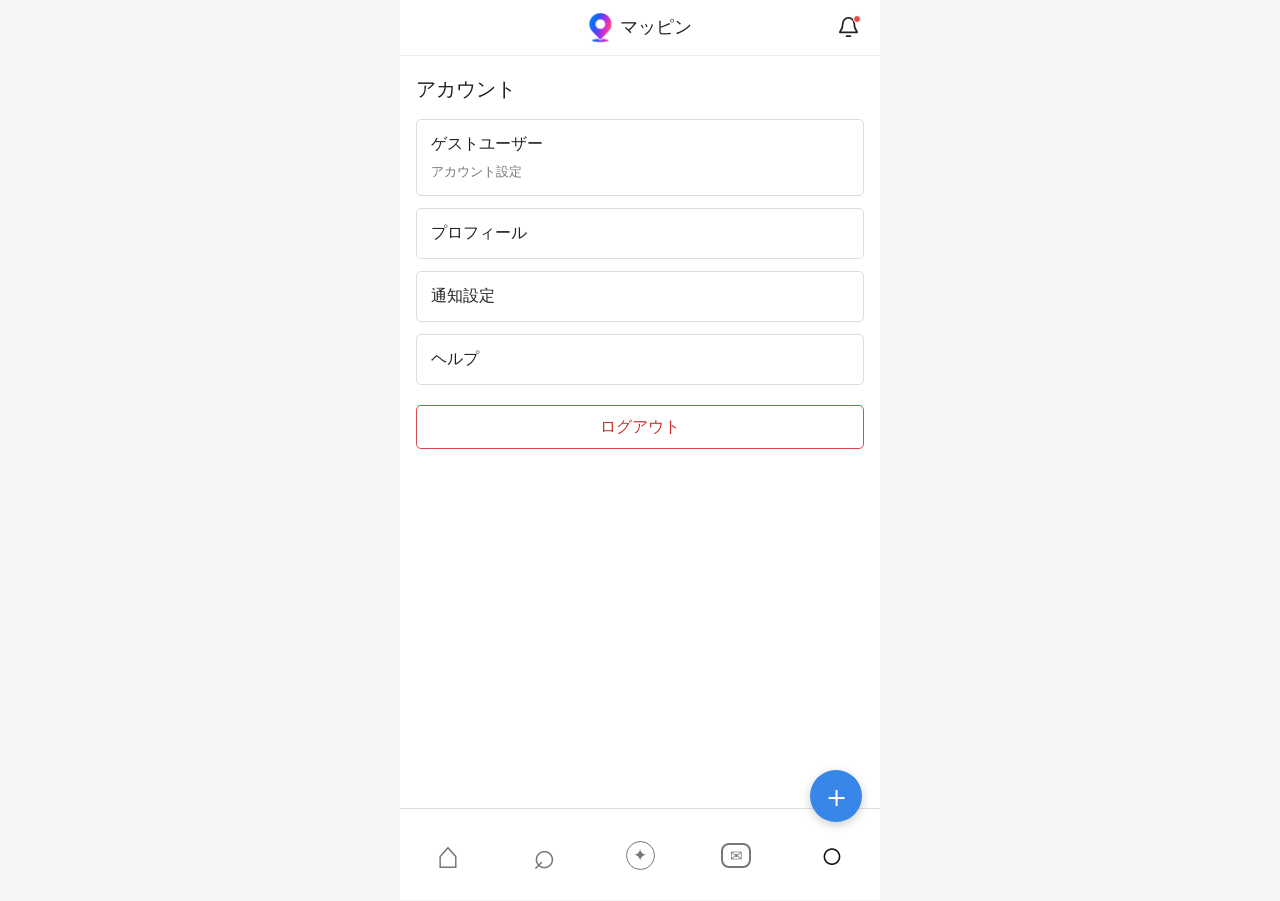
==== commit 03b6873a: "Merge branch 'main' of https://github.com/KomoriSoto/mappin" ====
--- a/account.html
+++ b/account.html
@@ -3,7 +3,8 @@
 <head>
   <meta charset="utf-8">
   <meta name="viewport" content="width=device-width, initial-scale=1">
-  <meta name="theme-color" content="#ffffff">
+  <meta name="theme-color" content="#ffffff" media="(prefers-color-scheme: light)">
+  <meta name="theme-color" content="#121212" media="(prefers-color-scheme: dark)">
   <title>mappin - アカウント</title>
   <link rel="manifest" href="manifest.webmanifest">
   <link rel="apple-touch-icon" href="app-icon-180.png">
@@ -24,7 +25,23 @@
 </head>
 <body data-page="account">
   <div class="app">
-    <header>mappin</header>
+    <header class="app-header">
+      <div class="app-brand">
+        <img class="app-logo" src="logo.png" alt="">
+        <span class="app-brand-name">マッピン</span>
+      </div>
+      <button class="notification-button" id="notification-button" type="button" aria-label="通知" aria-expanded="false">
+        <svg aria-hidden="true" viewBox="0 0 24 24" fill="none" stroke="currentColor" stroke-width="1.8" stroke-linecap="round" stroke-linejoin="round">
+          <path d="M18 8a6 6 0 0 0-12 0c0 7-3 7-3 9h18c0-2-3-2-3-9M10 21h4" />
+        </svg>
+        <span class="notification-dot" aria-hidden="true"></span>
+      </button>
+      <div class="notification-panel" id="notification-panel" hidden>
+        <strong>通知</strong>
+        <p><span>♡</span> あなたの投稿にいいねがありました</p>
+        <p><span>＋</span> 新しいおすすめ投稿があります</p>
+      </div>
+    </header>
     <main>
       <h1 class="page-title">アカウント</h1>
       <div class="card"><strong>ゲストユーザー</strong><p class="muted">アカウント設定</p></div>
--- a/style.css
+++ b/style.css
@@ -2,6 +2,7 @@
   font-family: Arial, "Hiragino Kaku Gothic ProN", "Yu Gothic", sans-serif;
   color: #222;
   background: #f5f5f5;
+  color-scheme: light;
   font-synthesis: none;
 }
 
@@ -21,15 +22,17 @@
 }
 
 body[data-page="home"] .app {
-  width: 100%;
-  max-width: none;
+  width: min(100%, 480px);
   height: 100dvh;
   min-height: 0;
   overflow: hidden;
 }
 
 header {
+  position: relative;
+  flex: 0 0 56px;
   height: 56px;
+  min-height: 56px;
   display: flex;
   align-items: center;
   padding: 0 18px;
@@ -38,30 +41,48 @@
   font-weight: 700;
 }
 
-body[data-page="home"] .home-header {
+.app-header {
   position: relative;
   z-index: 4;
-  justify-content: center;
-}
-
-.home-logo {
+}
+
+.app-header .app-brand {
+  position: absolute;
+  top: 50%;
+  left: 50%;
+  transform: translate(-50%, -50%);
+}
+
+.app-brand {
+  display: flex;
+  align-items: center;
+  gap: 8px;
+}
+
+.app-logo {
   display: block;
-  width: min(130px, 40vw);
+  flex: 0 0 24px;
+  width: 24px;
+  max-width: 24px;
   height: auto;
 }
 
+.app-brand-name { font-size: 18px; font-weight: 700; }
+
 .notification-button {
-  position: relative;
-  position: absolute;
+  position: absolute;
+  top: 50%;
   right: 12px;
   width: 40px;
   height: 40px;
+  padding: 0;
   display: grid;
   place-items: center;
   border: 0;
   border-radius: 50%;
   background: transparent;
   color: #222;
+  transform: translateY(-50%);
 }
 
 .notification-button svg { width: 23px; height: 23px; }
@@ -83,6 +104,39 @@
 
 .notification-panel p { margin: 12px 0 0; color: #555; }
 .notification-panel p span { margin-right: 6px; color: #e94b42; }
+.pwa-update-prompt {
+  position: fixed;
+  z-index: 30;
+  right: 12px;
+  bottom: calc(12px + env(safe-area-inset-bottom, 0px));
+  left: 12px;
+  width: min(480px, calc(100% - 24px));
+  margin: 0 auto;
+  padding: 12px;
+  display: flex;
+  align-items: center;
+  justify-content: space-between;
+  gap: 10px;
+  border: 1px solid #ddd;
+  border-radius: 10px;
+  background: #fff;
+  box-shadow: 0 4px 18px #0003;
+  font-size: 13px;
+}
+.pwa-update-prompt button {
+  flex: 0 0 auto;
+  padding: 8px 10px;
+  border: 0;
+  border-radius: 5px;
+  background: #222;
+  color: #fff;
+}
+.pwa-update-prompt .pwa-update-later {
+  padding-right: 0;
+  padding-left: 0;
+  background: transparent;
+  color: #666;
+}
 main { flex: 1; padding: 16px; }
 body[data-page="home"] main {
   position: relative;
@@ -507,3 +561,100 @@
   .post-detail { width: 100%; height: 92dvh; border-radius: 14px 14px 0 0; }
   .post-photo { min-height: 180px; }
 }
+
+@media (prefers-color-scheme: dark) {
+  :root, body {
+    color: #eee;
+    background: #121212;
+    color-scheme: dark;
+  }
+
+  .app { background: #1c1c1e; }
+  header { border-color: #333; }
+  .notification-button { color: #eee; }
+  .notification-button:hover, .close-button { background: #333; }
+  .notification-panel {
+    border-color: #444;
+    background: #252527;
+    color: #eee;
+  }
+  .notification-panel p { color: #bbb; }
+  .pwa-update-prompt {
+    border-color: #444;
+    background: #252527;
+    color: #eee;
+  }
+  .pwa-update-prompt button { background: #eee; color: #222; }
+  .pwa-update-prompt .pwa-update-later { background: transparent; color: #bbb; }
+
+  .map-label {
+    color: #e0e5dc;
+    background: #252b24cc;
+  }
+  body[data-page="home"] .map {
+    background-image: url("bg2.png");
+  }
+  .comment-bubble {
+    border-color: #444;
+    background: #252527;
+    color: #eee;
+  }
+  .comment-bubble::after {
+    border-color: #444;
+    background: #252527;
+  }
+  .comment-avatar { background: #343b40; }
+
+  .secondary { border-color: #777; background: #292929; color: #eee; }
+  textarea, input, select {
+    border-color: #555;
+    background-color: #242424;
+    color: #eee;
+  }
+  textarea::placeholder, input::placeholder { color: #999; }
+  .location-row, .card { border-color: #444; }
+  .muted, .map-caption { color: #aaa; }
+
+  nav {
+    border-color: #444;
+    background: #1c1c1e;
+  }
+  nav a[aria-current="page"] { color: #eee; }
+
+  .post-feed-dialog { background: #1c1c1e; }
+  .post-feed-header {
+    border-color: #38383a;
+    background: #252527;
+  }
+  .post-feed-header small, .feed-post-identity > span,
+  .feed-post-identity .feed-place, .feed-post-time, .feed-comment-meta time {
+    color: #aaa;
+  }
+  .feed-back-button { color: #ccc; }
+  .feed-post {
+    border-color: #3a3a3c;
+    background: #252527;
+  }
+  .feed-post-identity .feed-place:hover { color: #eee; }
+  .feed-follow { border-color: #777; background: #252527; color: #eee; }
+  .feed-follow.is-following { background: #eee; color: #222; }
+  .feed-post-actions { border-color: #38383a; }
+  .feed-post-actions button, .feed-reply-button { color: #bbb; }
+  .feed-replies { border-color: #444; }
+  .feed-comment-form input { border-color: #555; }
+  .feed-comment-form button { background: #eee; color: #222; }
+
+  .post-detail { background: #1c1c1e; }
+  .post-author-row, .comment-composer {
+    border-color: #38383a;
+    background: #252527;
+  }
+  .follow-button { border-color: #777; background: #252527; color: #eee; }
+  .follow-button.is-following { background: #eee; color: #222; }
+  .post-actions { border-color: #38383a; }
+  .post-actions button, .reply-button { color: #bbb; }
+  .comment-replies { border-color: #444; }
+  .comment-composer input { border-color: #555; }
+  .comment-composer button { background: #eee; color: #222; }
+  .post-time, .comment-time, .replying-to { color: #aaa; }
+}
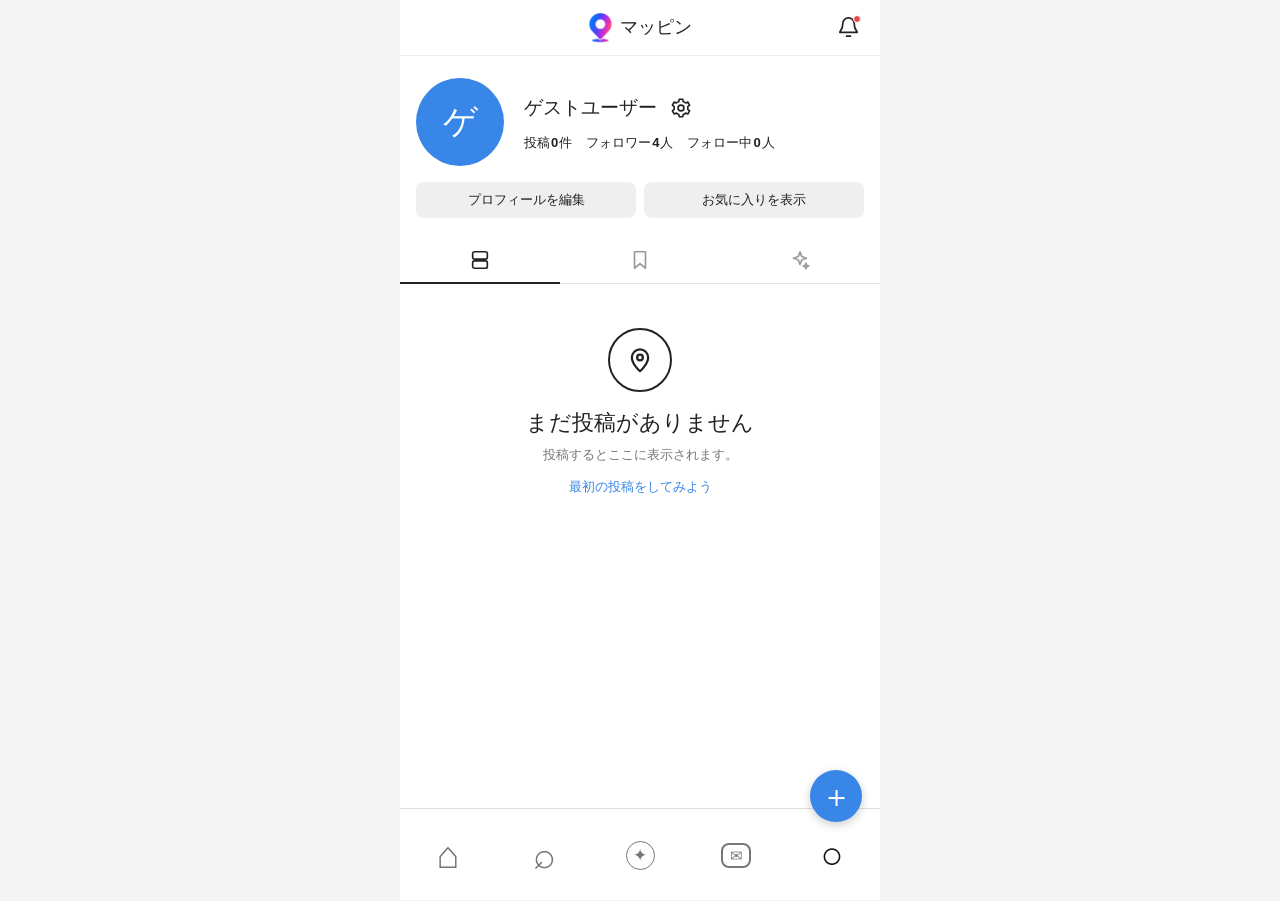
==== commit df0cf15b: "アカウント・投稿編集・お気に入り・フォロー画面を追加" ====
--- a/account.html
+++ b/account.html
@@ -10,18 +10,8 @@
   <link rel="apple-touch-icon" href="app-icon-180.png">
   <link rel="stylesheet" href="style.css">
   <script src="pwa.js" defer></script>
-  <style>
-    .logout-button { width: 100%; min-height: 44px; margin-top: 8px; border: 1px solid #d94b4b; border-radius: 5px; color: #c43131; background: #fff; font-weight: 700; }
-    .logout-button:hover { background: #fff5f5; }
-    .confirm-overlay { position: fixed; z-index: 10; inset: 0; display: none; place-items: center; padding: 20px; background: #0006; }
-    .confirm-overlay.visible { display: grid; }
-    .confirm-dialog { width: min(100%, 340px); padding: 22px; border-radius: 10px; background: #fff; box-shadow: 0 8px 30px #0003; text-align: center; }
-    .confirm-dialog h2 { margin: 0; font-size: 17px; }
-    .confirm-actions { display: grid; grid-template-columns: 1fr 1fr; gap: 8px; margin-top: 20px; }
-    .confirm-actions button { min-height: 40px; border-radius: 5px; font-weight: 700; }
-    .confirm-no { border: 1px solid #ccc; color: #333; background: #fff; }
-    .confirm-yes { border: 1px solid #c43131; color: #fff; background: #c43131; }
-  </style>
+  <link rel="stylesheet" href="profile.css">
+  <script src="profile.js"></script>
 </head>
 <body data-page="account">
   <div class="app">
@@ -42,14 +32,68 @@
         <p><span>＋</span> 新しいおすすめ投稿があります</p>
       </div>
     </header>
-    <main>
-      <h1 class="page-title">アカウント</h1>
-      <div class="card"><strong>ゲストユーザー</strong><p class="muted">アカウント設定</p></div>
-      <div class="card">プロフィール</div>
-      <div class="card">通知設定</div>
-      <div class="card">ヘルプ</div>
-      <button id="logoutButton" class="logout-button" type="button">ログアウト</button>
+    <main class="ig-profile">
+      <!-- プロフィール（accounts テーブル） -->
+      <section class="ig-head" aria-label="プロフィール">
+        <div class="ig-avatar-wrap">
+          <span id="profileAvatar" class="avatar profile-avatar ig-avatar" aria-hidden="true">A</span>
+        </div>
+        <div class="ig-info">
+          <div class="ig-name-row">
+            <h1 id="profileName" class="ig-name">ゲストユーザー</h1>
+            <button id="settingsButton" class="ig-icon-button" type="button" aria-label="設定">
+              <svg viewBox="0 0 24 24" aria-hidden="true"><circle cx="12" cy="12" r="3.2"/><path d="M19.4 13.5a7.6 7.6 0 0 0 0-3l2-1.6-2-3.4-2.4 1a7.4 7.4 0 0 0-2.6-1.5L14 2.5h-4l-.4 2.5A7.4 7.4 0 0 0 7 6.5l-2.4-1-2 3.4 2 1.6a7.6 7.6 0 0 0 0 3l-2 1.6 2 3.4 2.4-1a7.4 7.4 0 0 0 2.6 1.5l.4 2.5h4l.4-2.5a7.4 7.4 0 0 0 2.6-1.5l2.4 1 2-3.4z"/></svg>
+            </button>
+          </div>
+          <div class="ig-stats">
+            <a href="#myPosts">投稿<strong id="postCount">0</strong>件</a>
+            <a href="follow.html?tab=followers">フォロワー<strong id="followerCount">0</strong>人</a>
+            <a href="follow.html?tab=following">フォロー中<strong id="followingCount">0</strong>人</a>
+          </div>
+        </div>
+      </section>
+      <p id="profileBio" class="ig-bio"></p>
+      <p id="profileEmail" class="profile-email"></p>
+
+      <div class="ig-actions">
+        <a class="button-link" name="btn_edit_profile" href="account_edit.html">プロフィールを編集</a>
+        <a class="button-link" href="favorites.html">お気に入りを表示</a>
+      </div>
+
+      <!-- タブ：投稿 / お気に入り / AI相談履歴 -->
+      <div class="ig-tabs" role="tablist" aria-label="アカウントの表示切り替え">
+        <button class="ig-tab" id="tabPosts" name="tab_posts" type="button" role="tab" aria-selected="true" aria-controls="myPosts" aria-label="投稿">
+          <svg viewBox="0 0 24 24" aria-hidden="true"><rect x="4" y="3" width="16" height="8" rx="2"/><rect x="4" y="13" width="16" height="8" rx="2"/></svg>
+        </button>
+        <a class="ig-tab" name="tab_favorites" href="favorites.html" role="tab" aria-selected="false" aria-label="お気に入り">
+          <svg viewBox="0 0 24 24" aria-hidden="true"><path d="M6 3h12v18l-6-5-6 5z"/></svg>
+        </a>
+        <button class="ig-tab" id="tabAi" name="tab_ai_logs" type="button" role="tab" aria-selected="false" aria-controls="aiLogs" aria-label="AI相談履歴">
+          <svg viewBox="0 0 24 24" aria-hidden="true"><path d="M12 3l1.9 5.1L19 10l-5.1 1.9L12 17l-1.9-5.1L5 10l5.1-1.9zM18.5 15.5l.8 2.2 2.2.8-2.2.8-.8 2.2-.8-2.2-2.2-.8 2.2-.8z"/></svg>
+        </button>
+      </div>
+      <section id="myPosts" role="tabpanel" aria-labelledby="tabPosts">
+        <div id="postGrid" class="post-feed-list my-post-list"></div>
+      </section>
+      <section id="aiLogs" role="tabpanel" aria-labelledby="tabAi" hidden>
+        <div class="ig-empty">
+          <span class="ig-empty-icon" aria-hidden="true"><svg viewBox="0 0 24 24"><path d="M12 3l1.9 5.1L19 10l-5.1 1.9L12 17l-1.9-5.1L5 10l5.1-1.9z"/></svg></span>
+          <h2>AIに相談してみよう</h2>
+          <p>相談した内容はここに表示されます。</p>
+          <a href="ai.html">AIに相談する</a>
+        </div>
+      </section>
     </main>
+    <!-- 設定メニュー（歯車ボタン） -->
+    <div id="settingsSheet" class="confirm-overlay ig-sheet-overlay" role="presentation">
+      <div class="ig-sheet" role="dialog" aria-modal="true" aria-label="設定">
+        <a href="account_edit.html">プロフィールを編集</a>
+        <a href="favorites.html">お気に入り</a>
+        <a href="follow.html?tab=following">フォロー・フォロワー</a>
+        <button id="logoutButton" class="ig-sheet-danger" type="button">ログアウト</button>
+        <button id="closeSettings" type="button">キャンセル</button>
+      </div>
+    </div>
     <div id="logoutConfirm" class="confirm-overlay" role="presentation">
       <div class="confirm-dialog" role="dialog" aria-modal="true" aria-labelledby="confirmTitle">
         <h2 id="confirmTitle">本当にログアウトしますか？</h2>
@@ -59,6 +103,7 @@
         </div>
       </div>
     </div>
+    <div id="profileToast" class="profile-toast" role="status" aria-live="polite"></div>
     <nav aria-label="メインナビゲーション">
       <a href="index.html" aria-label="ホーム"><span aria-hidden="true">⌂</span></a>
       <a href="inspect.html" aria-label="検査"><span aria-hidden="true">⌕</span></a>
@@ -69,12 +114,113 @@
     <a class="post-float-button" href="post.html" aria-label="投稿を作成">＋</a>
   </div>
   <script>
+    // プロフィールを表示
+    const profile = readProfile();
+    const profileAvatar = document.querySelector('#profileAvatar');
+    if (profile.icon) {
+      profileAvatar.replaceChildren(createAvatar(profile.icon, '').firstChild);
+    } else {
+      profileAvatar.textContent = [...profile.name][0] || 'A';
+    }
+    document.querySelector('#profileName').textContent = profile.name;
+    document.querySelector('#profileEmail').textContent = profile.email;
+    document.querySelector('#profileBio').textContent = profile.profileText;
+
+    // 自分の投稿をインスタのように3列で並べる
+    const myPosts = readMyPosts();
+    document.querySelector('#postCount').textContent = myPosts.length;
+    document.querySelector('#followingCount').textContent = readFollowingList().length;
+    document.querySelector('#followerCount').textContent = sampleFollowers.length;
+
+    // 自分の投稿を、マップの投稿カードと同じ形で新しい順に並べる
+    const postGrid = document.querySelector('#postGrid');
+    const engagement = readEngagementMap();
+    if (myPosts.length === 0) {
+      postGrid.outerHTML = '<div class="ig-empty"><span class="ig-empty-icon" aria-hidden="true"><svg viewBox="0 0 24 24"><path d="M12 21s-6.5-5.6-6.5-11a6.5 6.5 0 0 1 13 0c0 5.4-6.5 11-6.5 11z"/><circle cx="12" cy="10" r="2.3"/></svg></span><h2>まだ投稿がありません</h2><p>投稿するとここに表示されます。</p><a href="post.html">最初の投稿をしてみよう</a></div>';
+    } else {
+      [...myPosts].sort((a, b) => Number(b.createdAt || 0) - Number(a.createdAt || 0)).forEach((post) => {
+        const item = document.createElement('article');
+        item.className = 'feed-post';
+
+        const header = document.createElement('div');
+        header.className = 'feed-post-header';
+        const identity = document.createElement('div');
+        identity.className = 'feed-post-identity';
+        const author = document.createElement('strong');
+        author.textContent = profile.name;
+        const place = document.createElement('span');
+        place.textContent = post.locationEnabled ? (post.locationName || '現在地周辺') : '位置情報なし';
+        identity.append(author, place);
+        const edit = document.createElement('a');
+        edit.className = 'feed-follow my-post-edit';
+        edit.href = `post_edit.html?id=${encodeURIComponent(post.id)}`;
+        edit.textContent = '編集';
+        header.append(createAvatar(profile.icon || [...profile.name][0]), identity, edit);
+
+        const text = document.createElement('p');
+        text.className = 'feed-post-text';
+        text.textContent = post.text;
+        item.append(header, text);
+
+        if (post.photo) {
+          const photo = document.createElement('div');
+          photo.className = 'feed-post-photo';
+          photo.setAttribute('role', 'img');
+          photo.setAttribute('aria-label', '投稿写真');
+          if (post.photo.startsWith('data:')) {
+            const img = document.createElement('img');
+            img.src = post.photo;
+            img.alt = '';
+            photo.append(img);
+          } else {
+            photo.textContent = post.photo;
+          }
+          item.append(photo);
+        }
+
+        const state = engagement[post.id] || {};
+        const actions = document.createElement('div');
+        actions.className = 'feed-post-actions';
+        actions.style.borderBottom = '0';
+        actions.innerHTML = `
+          <button type="button" aria-label="コメント" disabled><span aria-hidden="true">▢</span><span>${(post.comments || []).length}</span></button>
+          <button type="button" aria-label="いいね" disabled><span aria-hidden="true">♡</span><span>${Number(post.likes || 0) + (state.liked ? 1 : 0)}</span></button>
+          <button type="button" aria-label="保存" class="${state.bookmarked ? 'is-active' : ''}" data-feed-action="bookmark" disabled><span aria-hidden="true">♧</span></button>
+          <time>${profileTime(post.createdAt)}${post.editedAt ? '（編集済み）' : ''}</time>`;
+        item.append(actions);
+        postGrid.append(item);
+      });
+    }
+
+    // タブ切り替え（お気に入りは別画面へ移動する）
+    const tabs = { tabPosts: document.querySelector('#myPosts'), tabAi: document.querySelector('#aiLogs') };
+    Object.keys(tabs).forEach((id) => {
+      document.querySelector(`#${id}`).addEventListener('click', () => {
+        Object.entries(tabs).forEach(([tabId, panel]) => {
+          const selected = tabId === id;
+          document.querySelector(`#${tabId}`).setAttribute('aria-selected', String(selected));
+          panel.hidden = !selected;
+        });
+      });
+    });
+
+    showPendingToast();
+
+    // ログアウト確認
     const logoutButton = document.querySelector('#logoutButton');
     const logoutConfirm = document.querySelector('#logoutConfirm');
     const cancelLogout = document.querySelector('#cancelLogout');
     const confirmLogout = document.querySelector('#confirmLogout');
 
+    const settingsSheet = document.querySelector('#settingsSheet');
+    document.querySelector('#settingsButton').addEventListener('click', () => settingsSheet.classList.add('visible'));
+    document.querySelector('#closeSettings').addEventListener('click', () => settingsSheet.classList.remove('visible'));
+    settingsSheet.addEventListener('click', (event) => {
+      if (event.target === settingsSheet) settingsSheet.classList.remove('visible');
+    });
+
     logoutButton.addEventListener('click', () => {
+      settingsSheet.classList.remove('visible');
       logoutConfirm.classList.add('visible');
       confirmLogout.focus();
     });
@@ -86,7 +232,6 @@
 
     confirmLogout.addEventListener('click', () => {
       logoutConfirm.classList.remove('visible');
-      logoutButton.disabled = true;
       logoutButton.textContent = 'ログアウトしています...';
       setTimeout(() => { window.location.href = 'logout.html'; }, 500);
     });
--- a/profile.css
+++ b/profile.css
@@ -0,0 +1,149 @@
+/* プロフィール・投稿編集・お気に入り一覧・フォロー一覧の共通スタイル */
+.profile-head { display: flex; align-items: center; gap: 18px; }
+.profile-avatar { width: 84px; height: 84px; flex: 0 0 84px; overflow: hidden; border-radius: 50%; color: #fff; background: #3786e8; font-size: 34px; font-weight: 700; }
+.avatar-initial { color: #fff; background: #3786e8; font-size: 17px; font-weight: 700; }
+.profile-avatar img, .avatar img { width: 100%; height: 100%; object-fit: cover; border-radius: 50%; }
+.profile-stats { display: grid; flex: 1; grid-template-columns: repeat(3, 1fr); text-align: center; }
+.profile-stat { display: grid; gap: 2px; padding: 4px 0; border: 0; border-radius: 6px; color: inherit; background: transparent; text-decoration: none; }
+a.profile-stat:hover { background: #f2f2f2; }
+.profile-stat strong { font-size: 18px; }
+.profile-stat span { color: #666; font-size: 12px; }
+.profile-name { margin: 14px 0 0; font-size: 16px; }
+.profile-email { margin: 2px 0 0; color: #777; font-size: 12px; }
+.profile-bio { margin: 8px 0 0; font-size: 14px; line-height: 1.55; white-space: pre-wrap; overflow-wrap: anywhere; }
+.profile-actions { display: grid; grid-template-columns: 1fr 1fr; gap: 8px; margin-top: 14px; }
+.profile-actions a { min-height: 36px; border: 1px solid #ccc; border-radius: 8px; color: #222; background: #fff; font-size: 13px; font-weight: 700; }
+
+.profile-tabs { display: grid; grid-template-columns: repeat(3, 1fr); margin: 18px -16px 0; border-top: 1px solid #e3e3e3; }
+.profile-tab { display: flex; justify-content: center; align-items: center; gap: 5px; min-height: 44px; border: 0; border-top: 2px solid transparent; margin-top: -1px; color: #888; background: transparent; font-size: 13px; text-decoration: none; }
+.profile-tab[aria-selected="true"] { border-top-color: #222; color: #222; font-weight: 700; }
+.profile-tab .tab-icon { font-size: 17px; }
+
+.post-grid { display: grid; grid-template-columns: repeat(3, 1fr); gap: 2px; margin: 0 -16px; }
+.post-tile { position: relative; display: grid; aspect-ratio: 1; place-items: center; overflow: hidden; padding: 8px; border: 0; color: #333; background: linear-gradient(145deg, #fff2c6, #f2cf87); text-decoration: none; }
+.post-tile--text { background: linear-gradient(145deg, #e8f1fc, #c9dcf5); }
+.post-tile-photo { font-size: 46px; line-height: 1; }
+.post-tile-photo img { width: 100%; height: 100%; object-fit: cover; }
+.post-tile-text { display: -webkit-box; overflow: hidden; font-size: 12px; line-height: 1.45; text-align: center; -webkit-box-orient: vertical; -webkit-line-clamp: 4; overflow-wrap: anywhere; }
+.post-tile-pin { position: absolute; left: 6px; bottom: 5px; max-width: calc(100% - 12px); overflow: hidden; color: #333c; font-size: 10px; text-overflow: ellipsis; white-space: nowrap; }
+.post-tile:hover { filter: brightness(.95); }
+
+.empty-state { padding: 40px 12px; color: #777; font-size: 14px; text-align: center; }
+.empty-state .empty-icon { display: grid; width: 64px; height: 64px; margin: 0 auto 12px; place-items: center; border: 2px solid currentColor; border-radius: 50%; font-size: 28px; }
+.empty-state a { display: inline-block; margin-top: 12px; color: #2868ae; font-weight: 700; }
+
+/* 一覧画面の上部（戻る + タイトル） */
+.sub-header { display: grid; grid-template-columns: 64px 1fr 64px; align-items: center; margin: -4px 0 12px; }
+.sub-header h1 { margin: 0; font-size: 17px; text-align: center; }
+.back-link { color: #2868ae; font-size: 14px; text-decoration: none; }
+
+/* フォロー・フォロワー */
+.follow-tabs { display: grid; grid-template-columns: 1fr 1fr; margin: 0 -16px 8px; border-bottom: 1px solid #e3e3e3; }
+.follow-tabs .profile-tab { border-top: 0; border-bottom: 2px solid transparent; margin: 0 0 -1px; }
+.follow-tabs .profile-tab[aria-selected="true"] { border-bottom-color: #222; }
+.user-list { display: grid; }
+.user-row { display: flex; align-items: center; gap: 12px; padding: 10px 0; border-bottom: 1px solid #eee; }
+.user-row .avatar { width: 46px; height: 46px; }
+.user-copy { display: grid; min-width: 0; flex: 1; gap: 2px; }
+.user-copy strong { overflow: hidden; font-size: 14px; text-overflow: ellipsis; white-space: nowrap; }
+.user-copy span { overflow: hidden; color: #777; font-size: 12px; text-overflow: ellipsis; white-space: nowrap; }
+
+/* 投稿編集 */
+.edit-photo { display: grid; min-height: 160px; margin-top: 12px; place-items: center; border-radius: 8px; background: linear-gradient(145deg, #fff2c6, #f2cf87); font-size: 70px; }
+.edit-photo img { width: 100%; max-height: 280px; object-fit: cover; border-radius: 8px; }
+.edit-location { display: flex; align-items: center; gap: 6px; width: fit-content; margin-top: 12px; padding: 6px 10px; border: 1px solid #c9ebdc; border-radius: 5px; color: #176b53; background: #f0fbf6; font-size: 12px; }
+.edit-counter { margin: 6px 0 0; color: #777; font-size: 12px; text-align: right; }
+.edit-counter.error { color: #c22; font-weight: 700; }
+.delete-post-button { width: 100%; min-height: 44px; margin-top: 24px; border: 1px solid #d94b4b; border-radius: 5px; color: #c43131; background: #fff; font-weight: 700; }
+.delete-post-button:hover { background: #fff5f5; }
+.primary:disabled { cursor: not-allowed; opacity: .45; }
+
+/* 確認ダイアログ（投稿削除・お気に入り解除） */
+.confirm-overlay { position: fixed; z-index: 10; inset: 0; display: none; place-items: center; padding: 20px; background: #0006; }
+.confirm-overlay.visible { display: grid; }
+.confirm-dialog { width: min(100%, 340px); padding: 22px; border-radius: 10px; background: #fff; box-shadow: 0 8px 30px #0003; text-align: center; }
+.confirm-dialog h2 { margin: 0; font-size: 17px; }
+.confirm-dialog p { margin: 9px 0 0; color: #68717c; font-size: 13px; line-height: 1.5; }
+.confirm-actions { display: grid; grid-template-columns: 1fr 1fr; gap: 8px; margin-top: 20px; }
+.confirm-actions button { min-height: 40px; border-radius: 5px; font-weight: 700; }
+.confirm-no { border: 1px solid #ccc; color: #333; background: #fff; }
+.confirm-yes { border: 1px solid #c43131; color: #fff; background: #c43131; }
+
+.profile-toast { position: fixed; z-index: 12; left: 50%; bottom: 84px; padding: 10px 16px; border-radius: 20px; color: #fff; background: #222e; font-size: 13px; opacity: 0; pointer-events: none; transform: translate(-50%, 8px); transition: opacity .2s, transform .2s; }
+.profile-toast.visible { opacity: 1; transform: translate(-50%, 0); }
+
+@media (prefers-color-scheme: dark) {
+  .profile-stat span, .profile-email, .profile-tab, .empty-state, .user-copy span, .edit-counter { color: #aaa; }
+  a.profile-stat:hover { background: #2a2a2c; }
+  .profile-actions a { border-color: #555; color: #eee; background: #292929; }
+  .profile-tabs, .follow-tabs, .user-row { border-color: #38383a; }
+  .profile-tab[aria-selected="true"] { border-color: #eee; color: #eee; }
+  .follow-tabs .profile-tab[aria-selected="true"] { border-bottom-color: #eee; }
+  .post-tile { color: #222; }
+  .back-link, .empty-state a { color: #6fb0f5; }
+  .edit-location { border-color: #285643; color: #a4dbc3; background: #152820; }
+  .delete-post-button { background: #292929; color: #ff8a8a; border-color: #a33; }
+  .confirm-dialog { background: #252527; color: #eee; }
+  .confirm-dialog p { color: #aaa; }
+  .confirm-no { border-color: #555; color: #eee; background: #292929; }
+  .profile-toast { background: #eeee; color: #222; }
+}
+
+/* アカウント画面（インスタ風） */
+.ig-profile { padding-top: 22px; }
+.ig-head { display: flex; align-items: center; gap: 20px; }
+.ig-avatar-wrap { flex: 0 0 auto; }
+.ig-avatar { width: 88px; height: 88px; font-size: 34px; }
+.ig-info { min-width: 0; flex: 1; }
+.ig-name-row { display: flex; align-items: center; gap: 8px; }
+.ig-name { min-width: 0; margin: 0; overflow: hidden; font-size: 19px; text-overflow: ellipsis; white-space: nowrap; }
+.ig-icon-button { display: grid; width: 32px; height: 32px; flex: 0 0 32px; place-items: center; padding: 0; border: 0; border-radius: 50%; color: inherit; background: transparent; }
+.ig-icon-button:hover { background: #f2f2f2; }
+.ig-icon-button svg, .ig-tab svg, .ig-empty-icon svg { width: 22px; height: 22px; fill: none; stroke: currentColor; stroke-width: 1.8; stroke-linejoin: round; stroke-linecap: round; }
+.ig-stats { display: flex; flex-wrap: wrap; gap: 4px 14px; margin-top: 10px; font-size: 13px; }
+.ig-stats a { color: inherit; text-decoration: none; }
+.ig-stats a:hover { text-decoration: underline; }
+.ig-stats strong { margin: 0 1px; }
+.ig-bio { margin: 14px 0 0; font-size: 14px; line-height: 1.55; white-space: pre-wrap; overflow-wrap: anywhere; }
+.ig-bio:empty { display: none; }
+.ig-actions { display: grid; grid-template-columns: 1fr 1fr; gap: 8px; margin-top: 16px; }
+.ig-actions a { min-height: 36px; border-radius: 8px; color: #222; background: #efefef; font-size: 13px; font-weight: 700; }
+.ig-actions a:hover { background: #e2e2e2; }
+.ig-tabs { display: grid; grid-template-columns: repeat(3, 1fr); margin: 20px -16px 0; border-bottom: 1px solid #e3e3e3; }
+.ig-tab { display: grid; min-height: 46px; place-items: center; margin-bottom: -1px; padding: 0; border: 0; border-bottom: 2px solid transparent; color: #999; background: transparent; }
+.ig-tab[aria-selected="true"] { border-bottom-color: #222; color: #222; }
+.ig-profile .post-grid { margin-top: 2px; }
+.ig-empty { padding: 44px 12px; text-align: center; }
+.ig-empty-icon { display: grid; width: 64px; height: 64px; margin: 0 auto; place-items: center; border: 2px solid currentColor; border-radius: 50%; }
+.ig-empty-icon svg { width: 30px; height: 30px; }
+.ig-empty h2 { margin: 16px 0 0; font-size: 22px; }
+.ig-empty p { margin: 8px 0 0; color: #777; font-size: 13px; }
+.ig-empty a { display: inline-block; margin-top: 14px; color: #3786e8; font-size: 13px; font-weight: 700; text-decoration: none; }
+.ig-sheet-overlay { align-items: end; padding: 0; }
+.ig-sheet { display: grid; width: min(100%, 480px); padding: 8px 0 calc(8px + env(safe-area-inset-bottom)); border-radius: 14px 14px 0 0; background: #fff; }
+.ig-sheet a, .ig-sheet button { min-height: 50px; display: flex; align-items: center; justify-content: center; border: 0; border-bottom: 1px solid #eee; color: #222; background: transparent; font-size: 15px; text-decoration: none; }
+.ig-sheet button:last-child { border-bottom: 0; color: #777; }
+.ig-sheet .ig-sheet-danger { color: #c43131; font-weight: 700; }
+
+@media (prefers-color-scheme: dark) {
+  .ig-icon-button:hover { background: #2a2a2c; }
+  .ig-actions a { color: #eee; background: #2c2c2e; }
+  .ig-actions a:hover { background: #3a3a3c; }
+  .ig-tabs { border-color: #38383a; }
+  .ig-tab { color: #777; }
+  .ig-tab[aria-selected="true"] { border-bottom-color: #eee; color: #eee; }
+  .ig-empty p { color: #aaa; }
+  .ig-empty a { color: #6fb0f5; }
+  .ig-sheet { background: #252527; }
+  .ig-sheet a, .ig-sheet button { border-color: #38383a; color: #eee; }
+  .ig-sheet .ig-sheet-danger { color: #ff8a8a; }
+}
+
+/* プロフィールの投稿一覧（マップの投稿カードと同じ形） */
+.my-post-list { padding: 12px 0 0; }
+.my-post-edit { color: #222; text-decoration: none; }
+.feed-post-actions button:disabled { cursor: default; }
+.feed-post-photo img { width: 100%; max-height: 320px; object-fit: cover; border-radius: 8px; }
+@media (prefers-color-scheme: dark) {
+  .my-post-edit { color: #eee; }
+}
